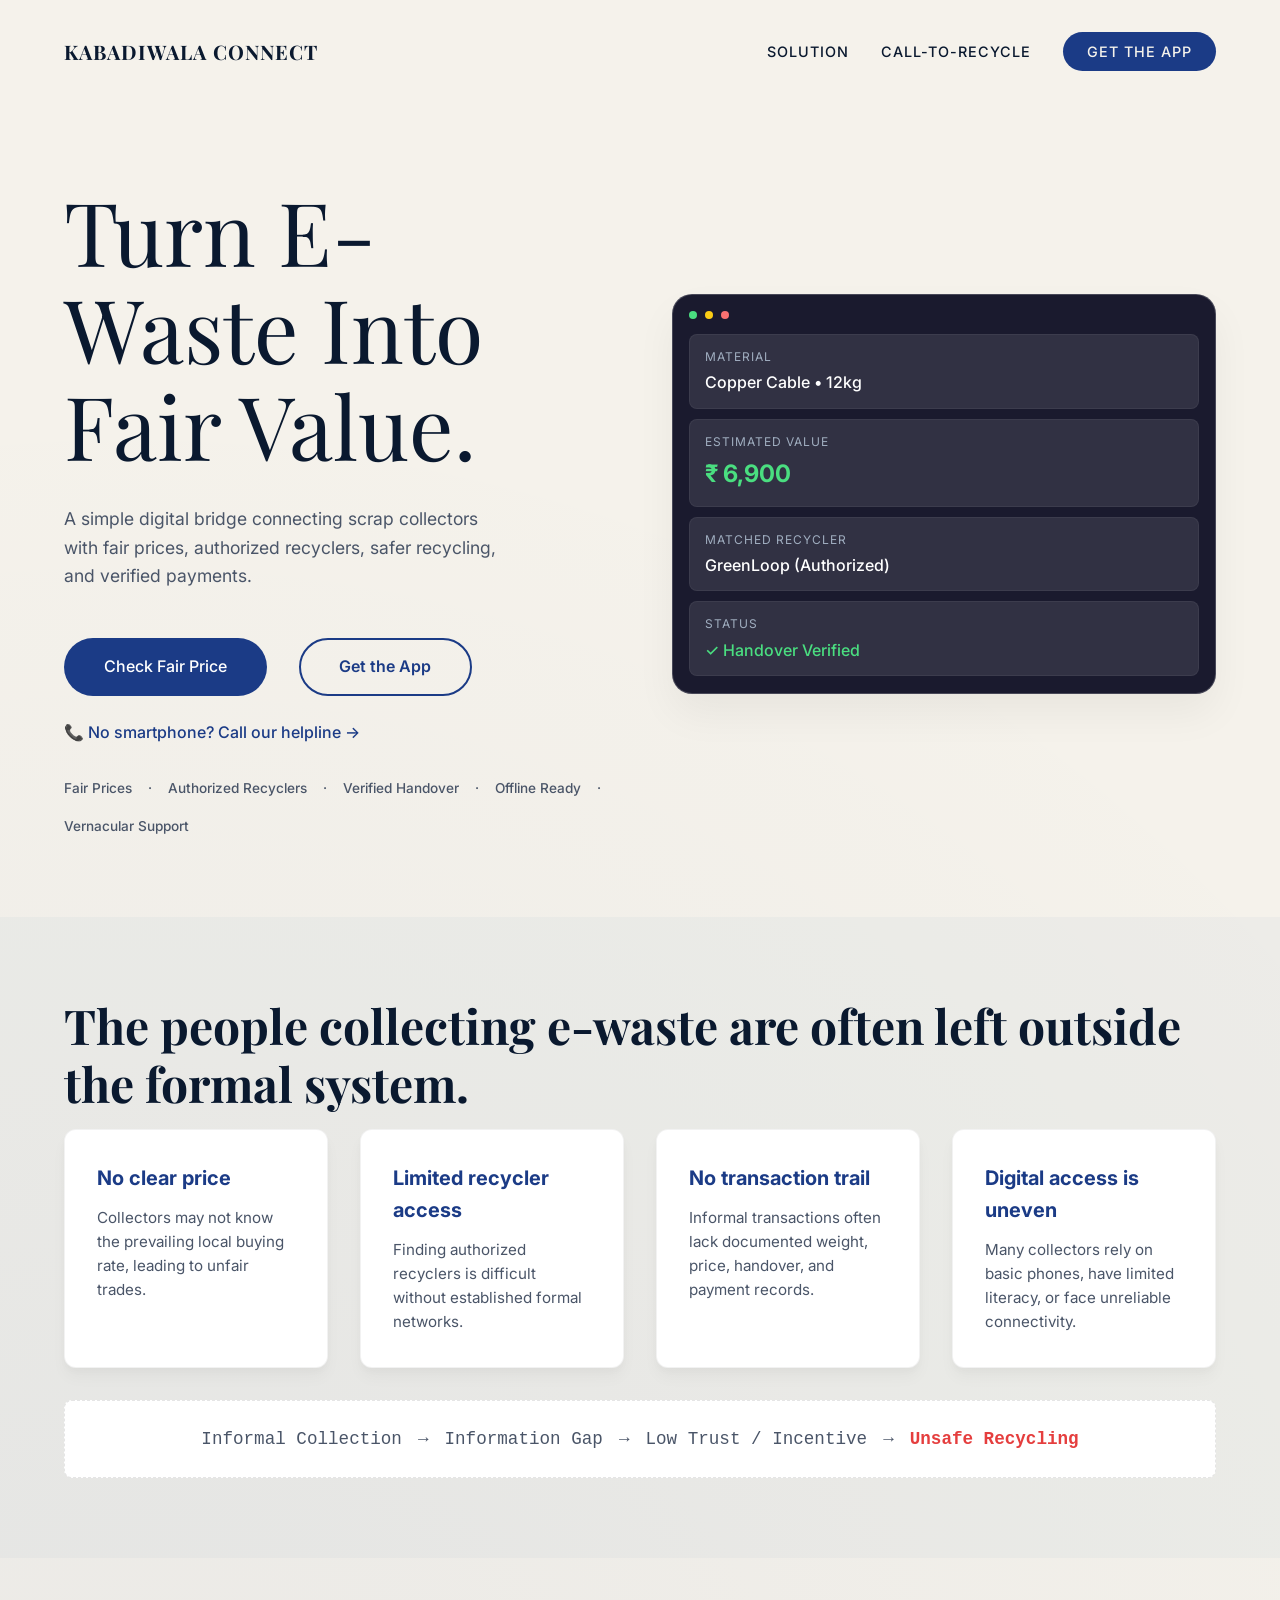
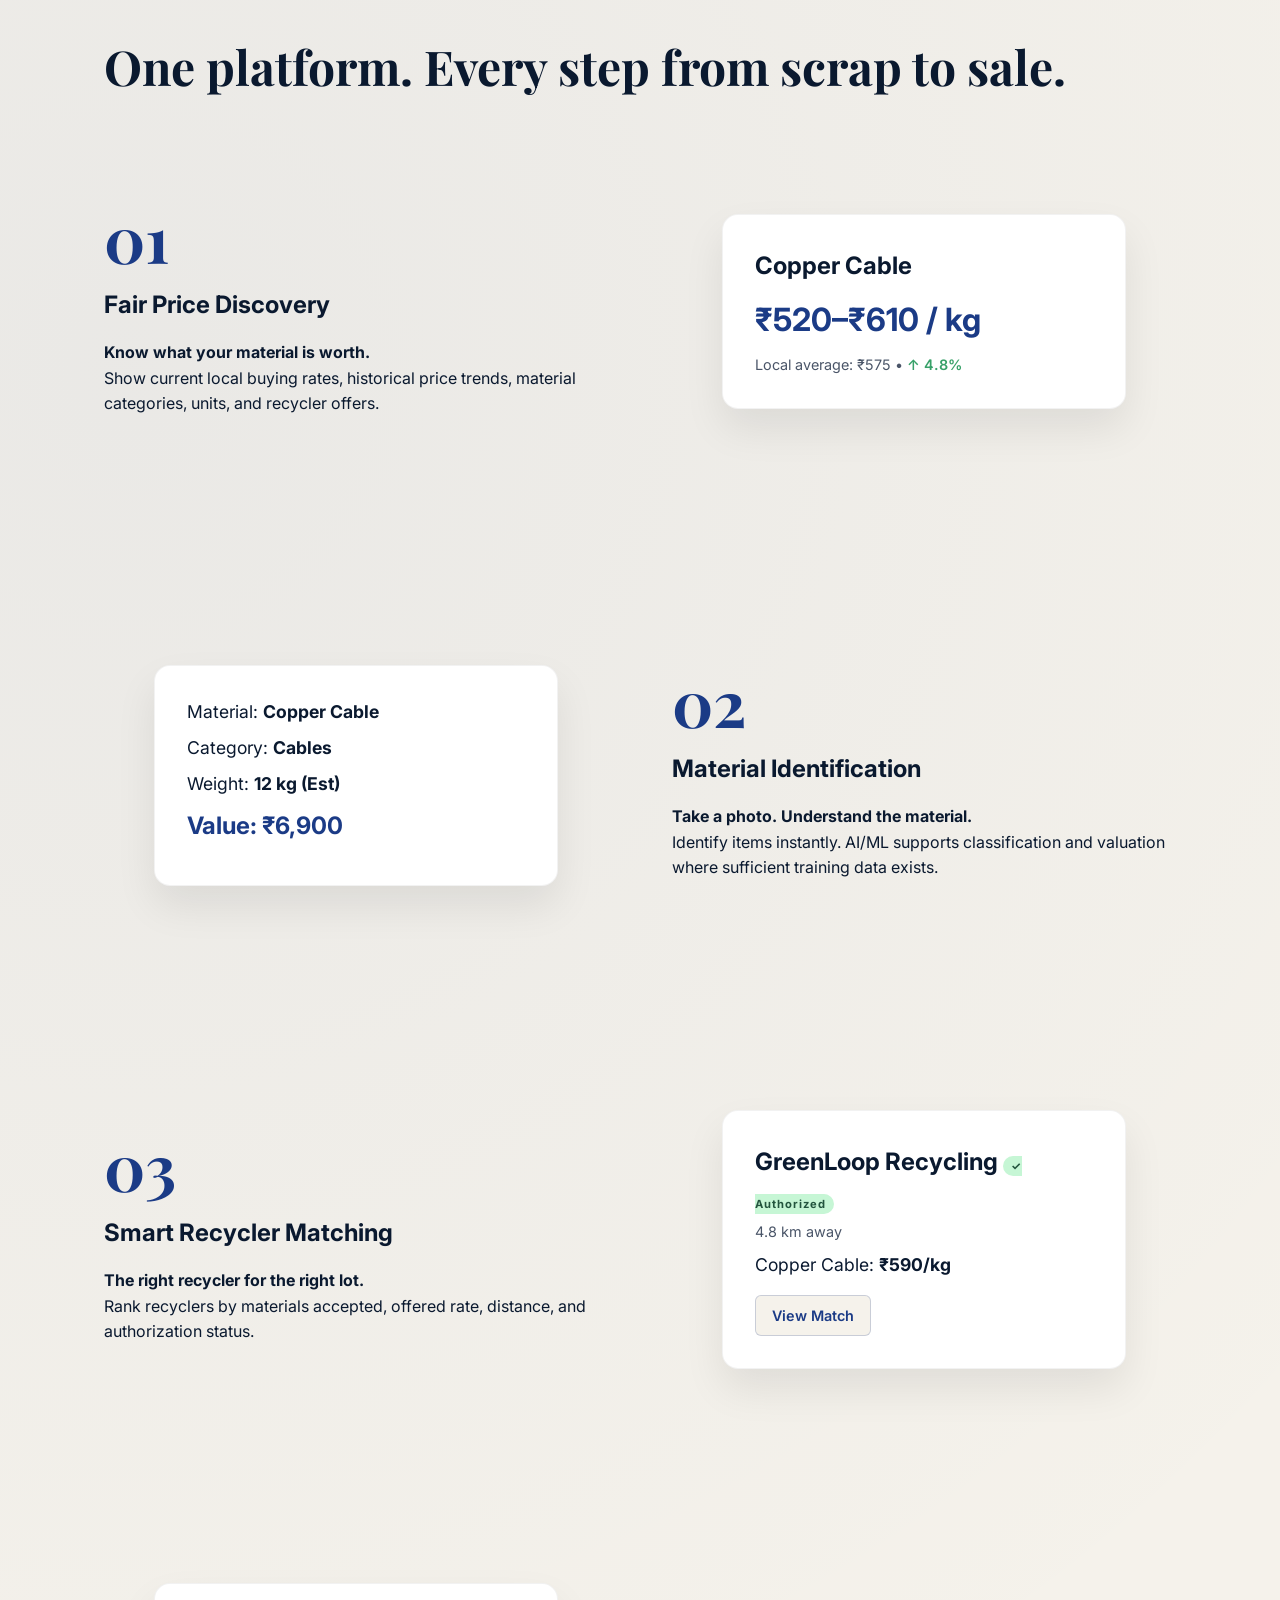
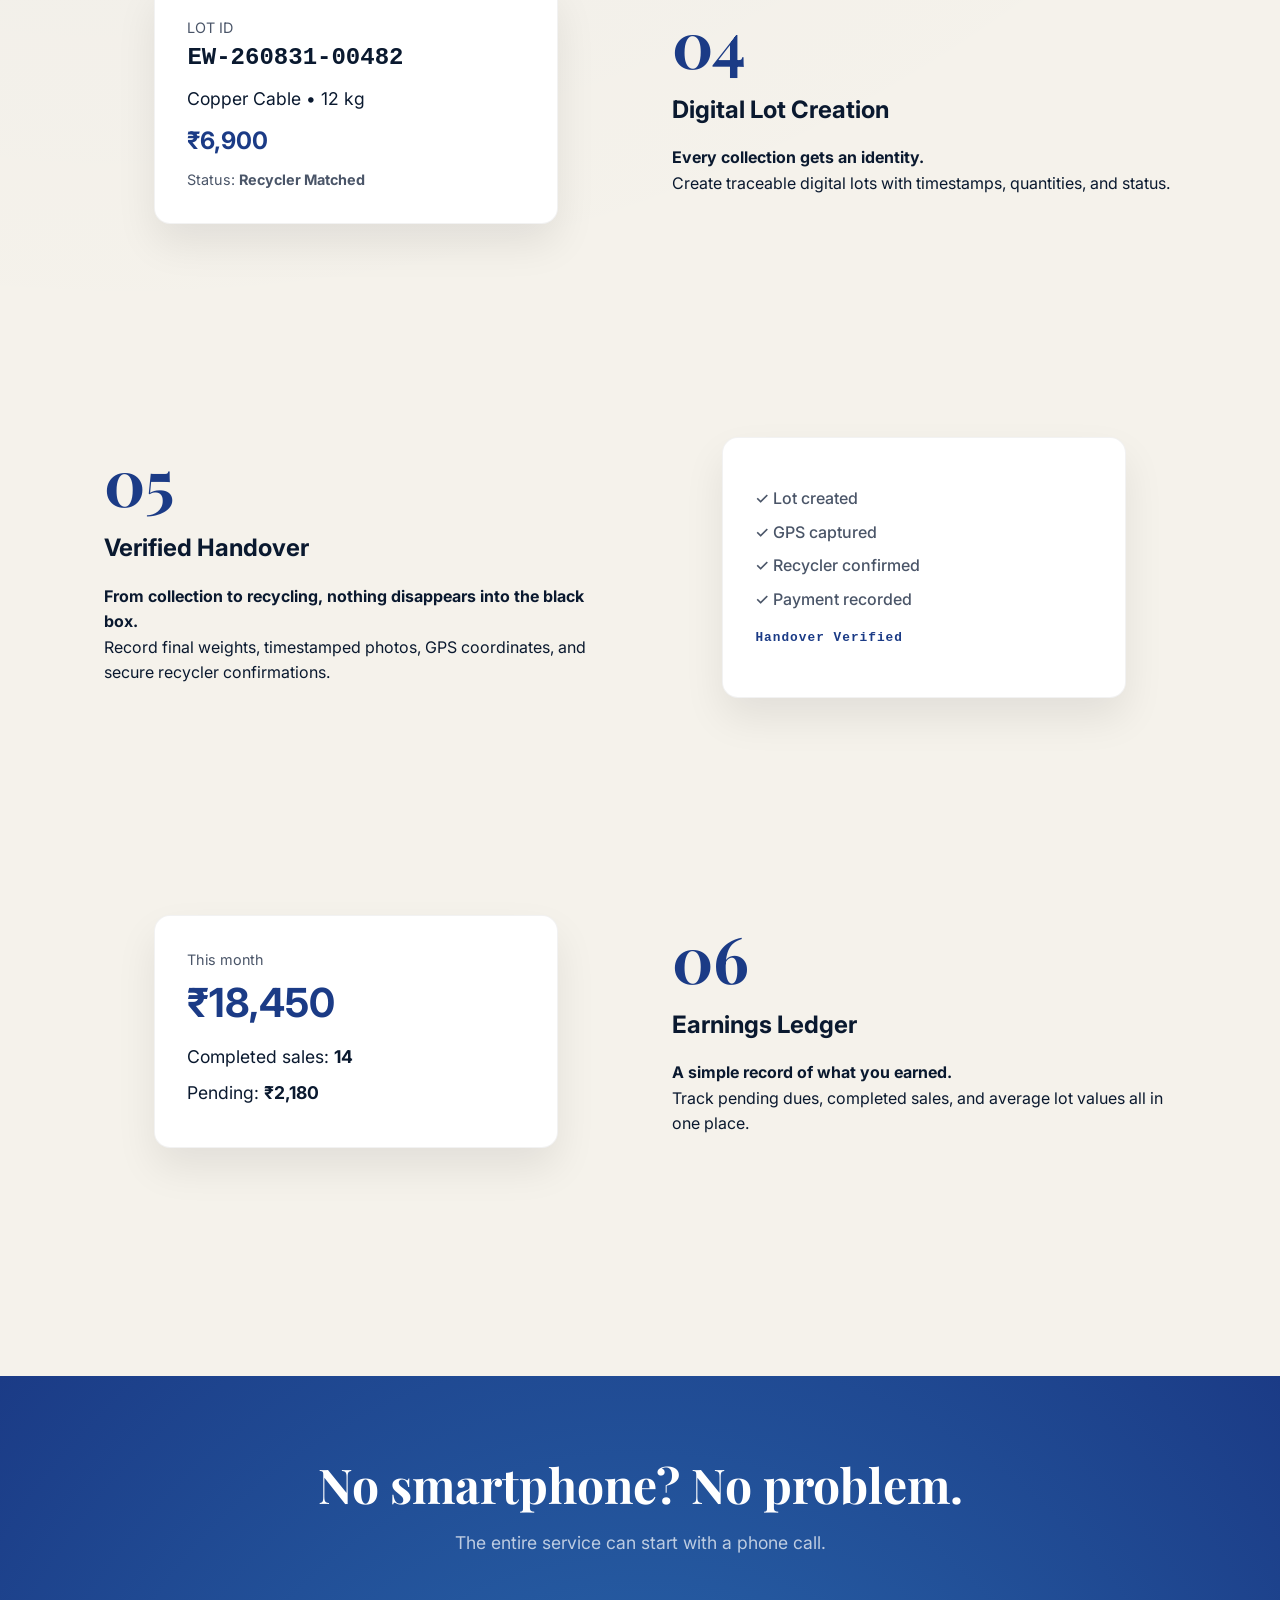
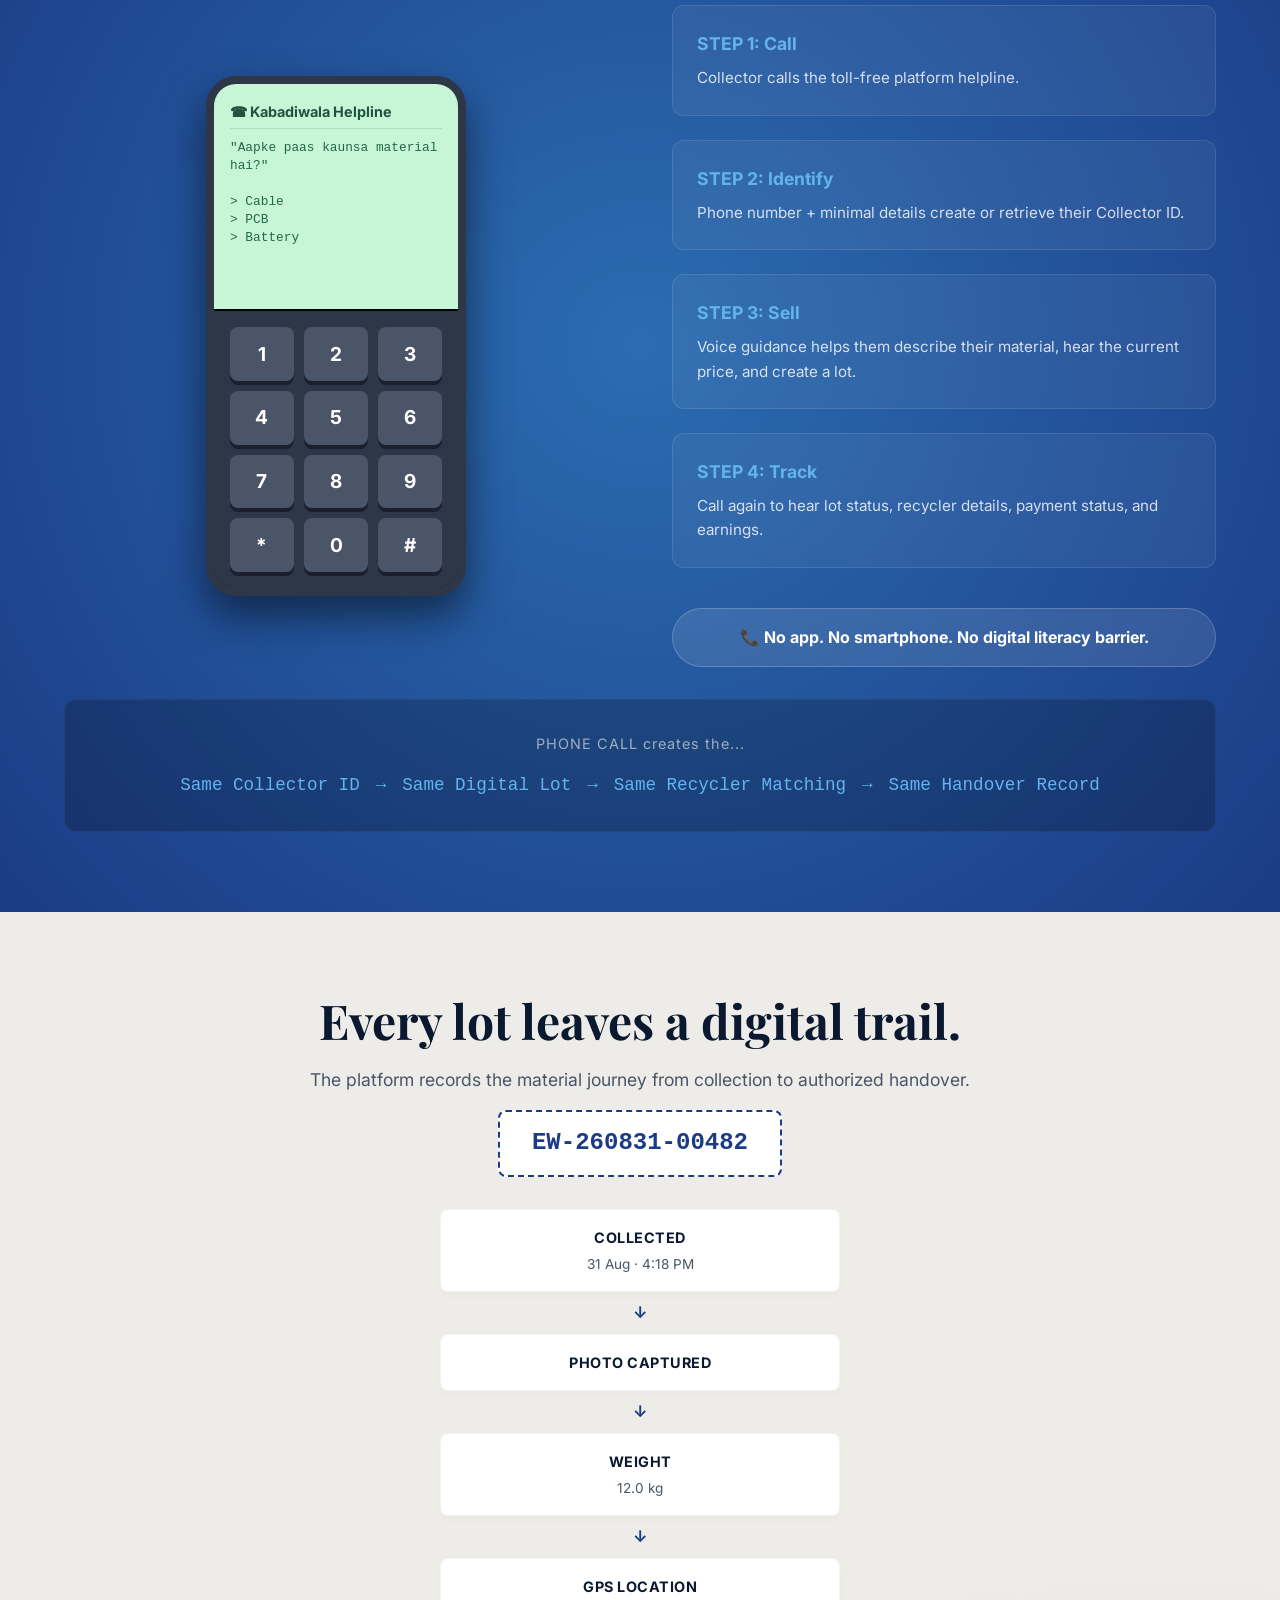
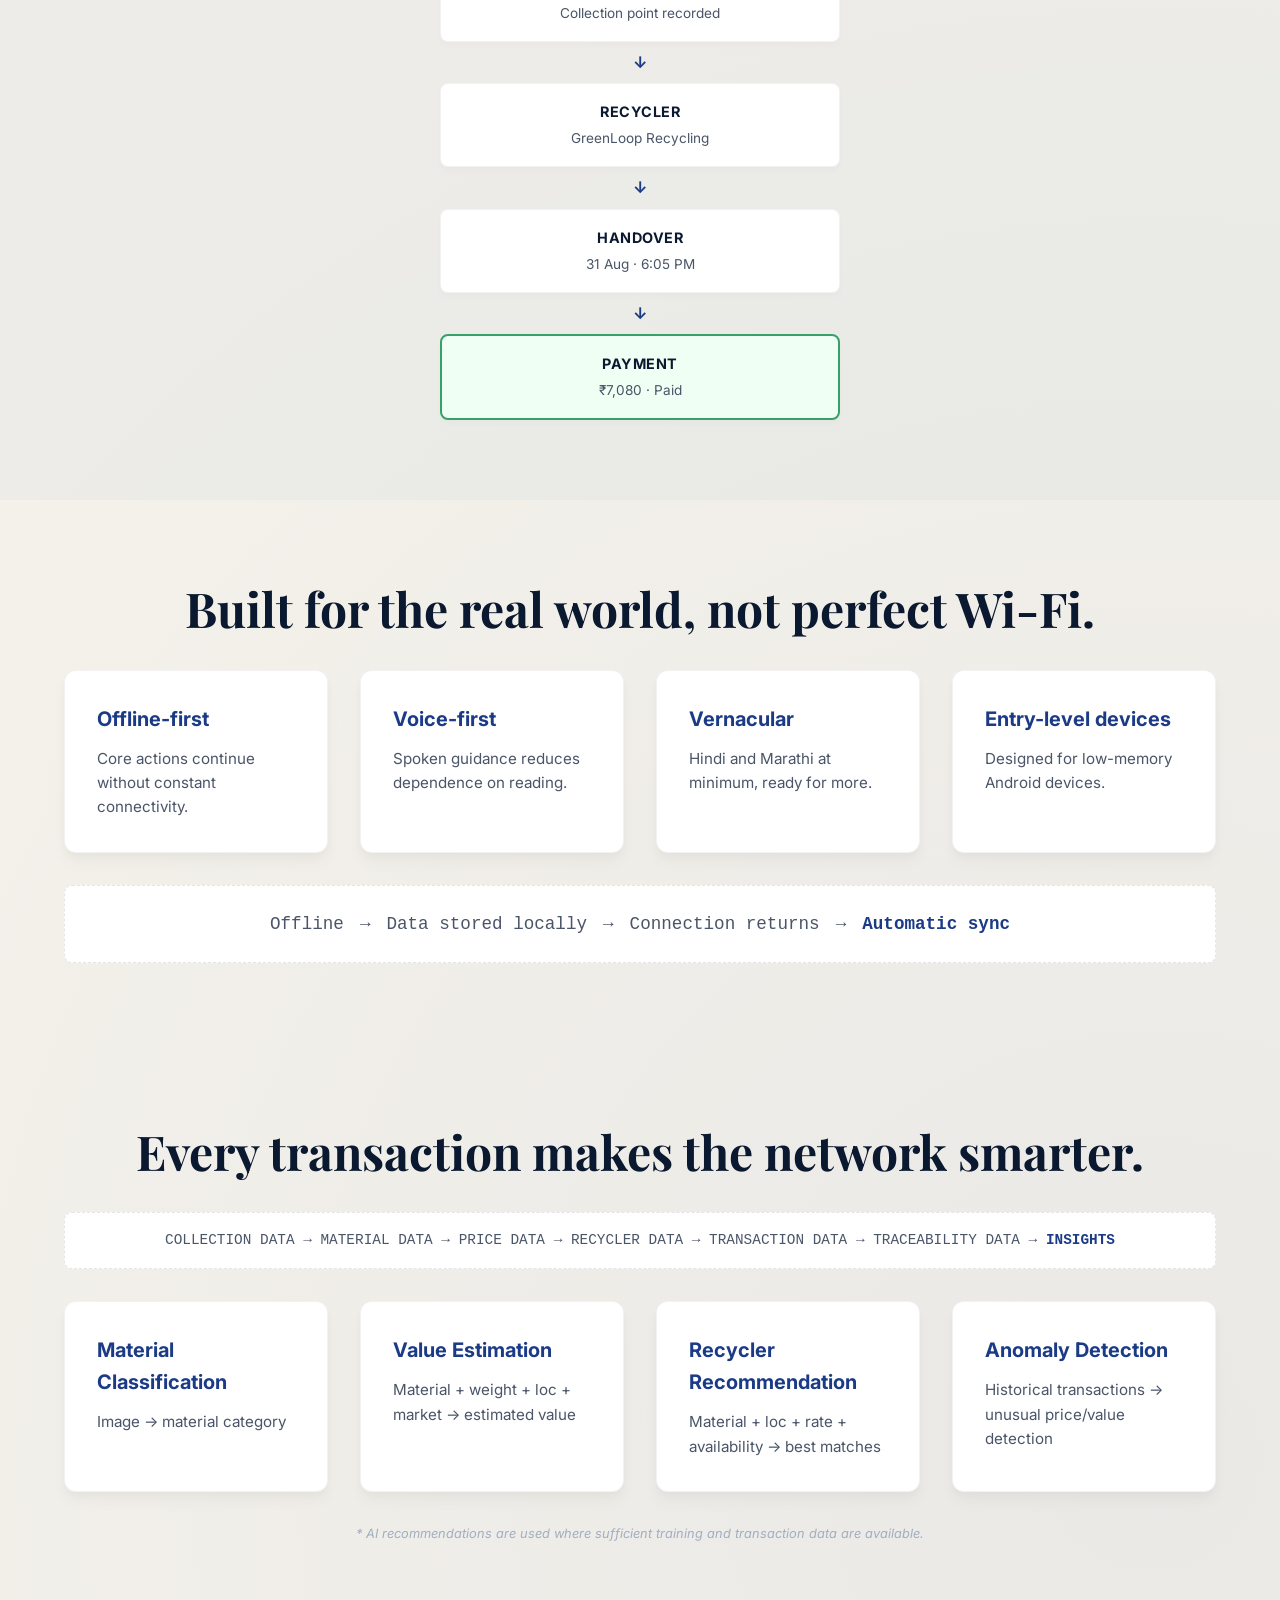
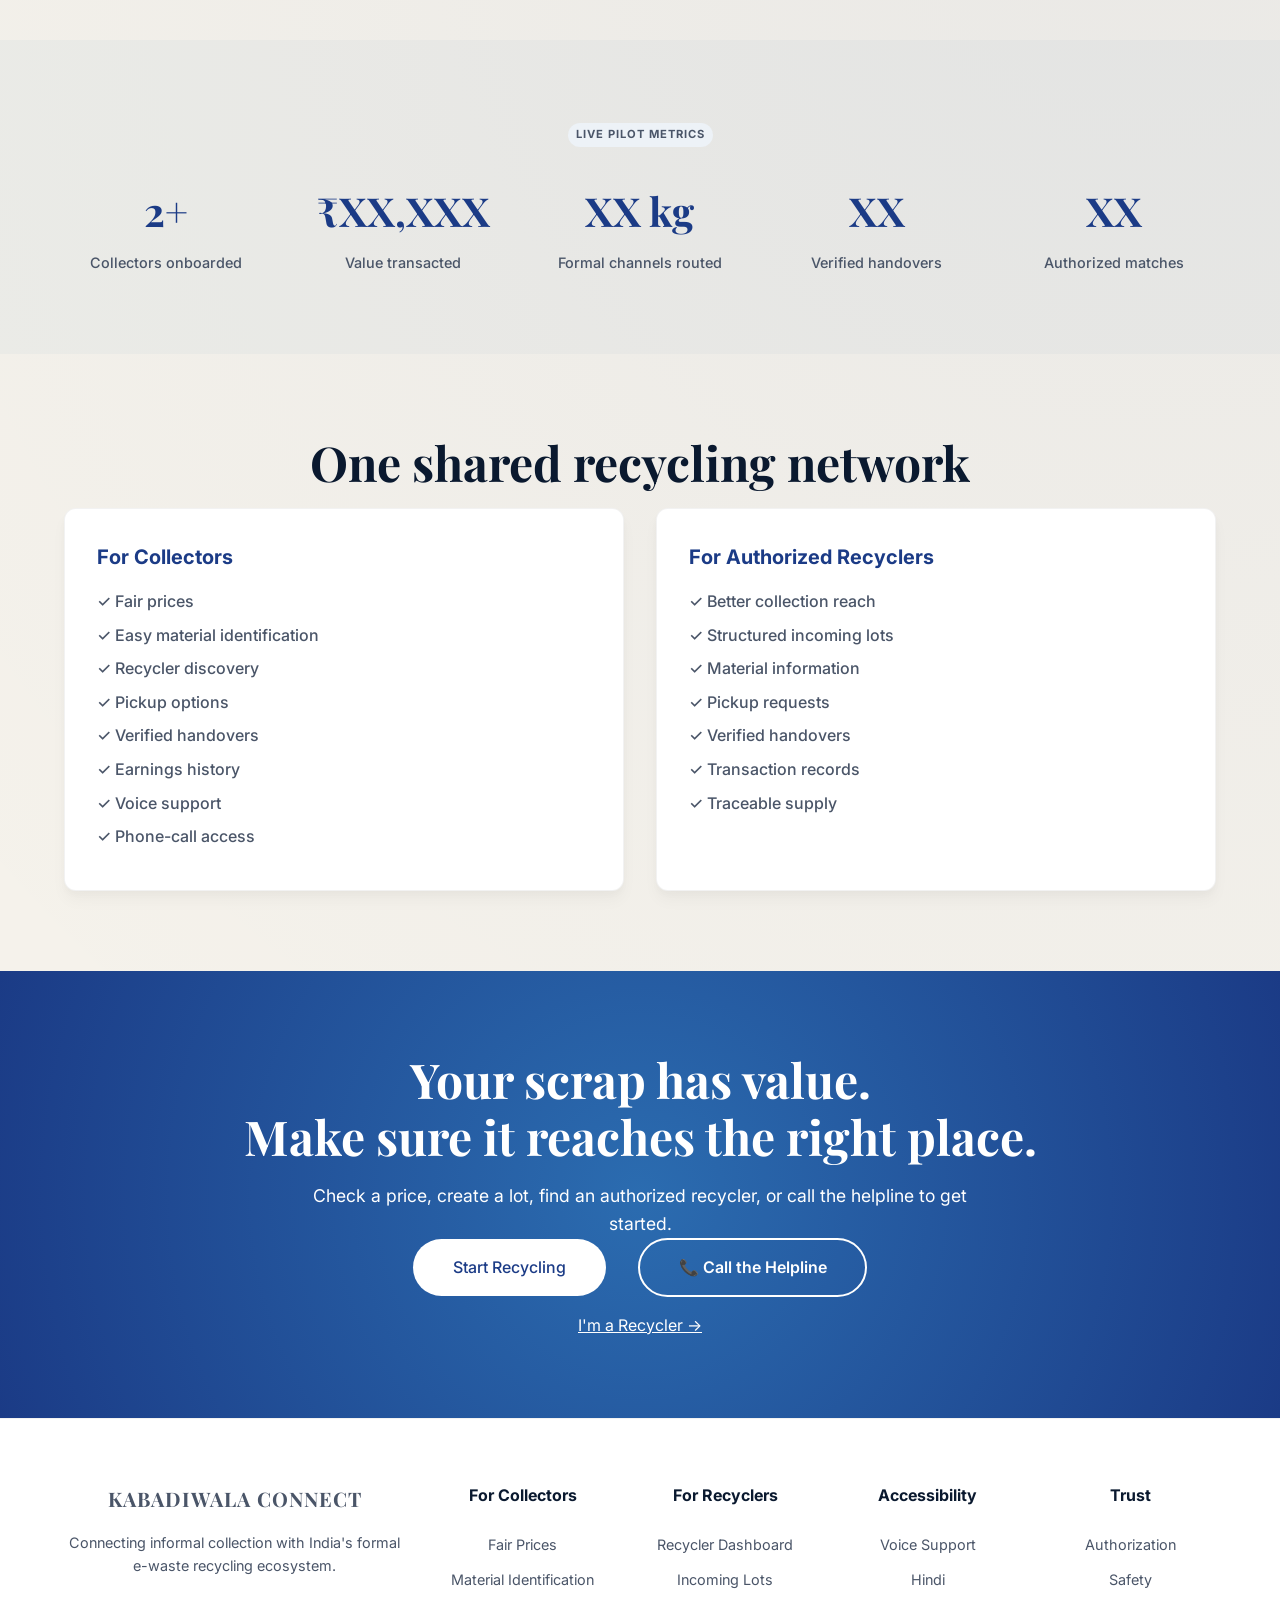
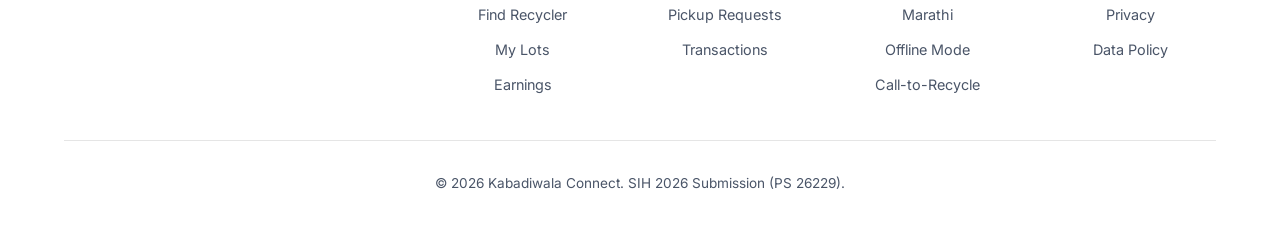
==== apps/web/index.html @ a252f5fb "Initial commit with everything" ====
<!DOCTYPE html>
<html lang="en">
<head>
    <meta charset="UTF-8">
    <meta name="viewport" content="width=device-width, initial-scale=1.0">
    <title>Kabadiwala Connect | Turn E-Waste Into Fair Value</title>
    <meta name="description" content="A digital infrastructure layer connecting informal collectors to the formal e-waste recycling ecosystem.">
    <link rel="preconnect" href="https://fonts.googleapis.com">
    <link rel="preconnect" href="https://fonts.gstatic.com" crossorigin>
    <link href="https://fonts.googleapis.com/css2?family=Inter:wght@400;500;600;700&family=Playfair+Display:ital,wght@0,400;0,700;1,400&display=swap" rel="stylesheet">
    <link rel="stylesheet" href="styles.css">
</head>
<body>
    <nav class="navbar scroller-element">
        <div class="logo">Kabadiwala Connect</div>
        <div class="nav-links">
            <a href="#solution">Solution</a>
            <a href="#call-to-recycle">Call-to-Recycle</a>
            <a href="kabadiwala.apk" class="nav-btn" download>Get the App</a>
        </div>
    </nav>

    <main>
        <!-- 1. HERO SECTION -->
        <section class="hero scroller-element">
            <div class="hero-content">
                <h1 class="hero-title">Turn E-Waste Into<br>Fair Value.</h1>
                <p class="hero-text">A simple digital bridge connecting scrap collectors with fair prices, authorized recyclers, safer recycling, and verified payments.</p>
                <div class="hero-actions">
                    <a href="#price-discovery" class="primary-btn">Check Fair Price</a>
                    <a href="kabadiwala.apk" class="secondary-btn" download>Get the App</a>
                </div>
                <div class="hero-subactions" style="margin-top: 1.5rem;">
                    <a href="#call-to-recycle" class="text-link" style="font-weight: 500; color: var(--accent);">📞 No smartphone? Call our helpline →</a>
                </div>
                <div class="trust-strip">
                    <span>Fair Prices</span> &middot; 
                    <span>Authorized Recyclers</span> &middot; 
                    <span>Verified Handover</span> &middot; 
                    <span>Offline Ready</span> &middot; 
                    <span>Vernacular Support</span>
                </div>
            </div>
            <div class="hero-visual">
                <div class="glass-card">
                    <div class="mock-hud">
                        <div class="hud-top" style="margin-bottom: 15px;">
                            <span class="hud-dot" style="background: #4ade80;"></span>
                            <span class="hud-dot" style="background: #facc15;"></span>
                            <span class="hud-dot" style="background: #f87171;"></span>
                        </div>
                        <div class="app-mock-flow">
                            <div class="mock-step">
                                <div class="mock-label">MATERIAL</div>
                                <div class="mock-val">Copper Cable &bull; 12kg</div>
                            </div>
                            <div class="mock-step">
                                <div class="mock-label">ESTIMATED VALUE</div>
                                <div class="mock-val highlight">₹ 6,900</div>
                            </div>
                            <div class="mock-step">
                                <div class="mock-label">MATCHED RECYCLER</div>
                                <div class="mock-val">GreenLoop (Authorized)</div>
                            </div>
                            <div class="mock-step">
                                <div class="mock-label">STATUS</div>
                                <div class="mock-val success">✓ Handover Verified</div>
                            </div>
                        </div>
                    </div>
                </div>
            </div>
        </section>

        <!-- 2. THE PROBLEM -->
        <section class="section problem-section bg-light" id="problem">
            <div class="container scroller-element">
                <h2 class="section-title">The people collecting e-waste are often left outside the formal system.</h2>
                <div class="grid grid-4">
                    <div class="card">
                        <h3>No clear price</h3>
                        <p>Collectors may not know the prevailing local buying rate, leading to unfair trades.</p>
                    </div>
                    <div class="card">
                        <h3>Limited recycler access</h3>
                        <p>Finding authorized recyclers is difficult without established formal networks.</p>
                    </div>
                    <div class="card">
                        <h3>No transaction trail</h3>
                        <p>Informal transactions often lack documented weight, price, handover, and payment records.</p>
                    </div>
                    <div class="card">
                        <h3>Digital access is uneven</h3>
                        <p>Many collectors rely on basic phones, have limited literacy, or face unreliable connectivity.</p>
                    </div>
                </div>
                <div class="flow-diagram mt-4">
                    <span>Informal Collection</span> &rarr; 
                    <span>Information Gap</span> &rarr; 
                    <span>Low Trust / Incentive</span> &rarr; 
                    <span style="color: #e53e3e; font-weight:bold;">Unsafe Recycling</span>
                </div>
            </div>
        </section>

        <!-- 3. THE SOLUTION -->
        <section class="section features" id="solution">
            <div class="container">
                <h2 class="section-title scroller-element">One platform. Every step from scrap to sale.</h2>
                
                <div class="feature-item scroller-element">
                    <div class="feature-text">
                        <h3 class="feature-num">01</h3>
                        <h4 class="feature-title">Fair Price Discovery</h4>
                        <p><strong>Know what your material is worth.</strong><br>Show current local buying rates, historical price trends, material categories, units, and recycler offers.</p>
                    </div>
                    <div class="feature-visual mock-ui">
                        <div class="mock-ui-card">
                            <div class="mu-title">Copper Cable</div>
                            <div class="mu-price">₹520–₹610 / kg</div>
                            <div class="mu-sub">Local average: ₹575 &bull; <span class="trend-up">↑ 4.8%</span></div>
                        </div>
                    </div>
                </div>

                <div class="feature-item reverse scroller-element">
                    <div class="feature-text">
                        <h3 class="feature-num">02</h3>
                        <h4 class="feature-title">Material Identification</h4>
                        <p><strong>Take a photo. Understand the material.</strong><br>Identify items instantly. AI/ML supports classification and valuation where sufficient training data exists.</p>
                    </div>
                    <div class="feature-visual mock-ui">
                        <div class="mock-ui-card">
                            <div class="mu-label">Material: <strong>Copper Cable</strong></div>
                            <div class="mu-label">Category: <strong>Cables</strong></div>
                            <div class="mu-label">Weight: <strong>12 kg (Est)</strong></div>
                            <div class="mu-label highlight mt-1">Value: <strong>₹6,900</strong></div>
                        </div>
                    </div>
                </div>

                <div class="feature-item scroller-element">
                    <div class="feature-text">
                        <h3 class="feature-num">03</h3>
                        <h4 class="feature-title">Smart Recycler Matching</h4>
                        <p><strong>The right recycler for the right lot.</strong><br>Rank recyclers by materials accepted, offered rate, distance, and authorization status.</p>
                    </div>
                    <div class="feature-visual mock-ui">
                        <div class="mock-ui-card">
                            <div class="mu-title">GreenLoop Recycling <span class="badge-sm success">✓ Authorized</span></div>
                            <div class="mu-sub">4.8 km away</div>
                            <div class="mu-label mt-1">Copper Cable: <strong>₹590/kg</strong></div>
                            <a href="#" class="btn-sm mt-1">View Match</a>
                        </div>
                    </div>
                </div>

                <div class="feature-item reverse scroller-element">
                    <div class="feature-text">
                        <h3 class="feature-num">04</h3>
                        <h4 class="feature-title">Digital Lot Creation</h4>
                        <p><strong>Every collection gets an identity.</strong><br>Create traceable digital lots with timestamps, quantities, and status.</p>
                    </div>
                    <div class="feature-visual mock-ui">
                        <div class="mock-ui-card">
                            <div class="mu-sub">LOT ID</div>
                            <div class="mu-title" style="font-family:monospace;">EW-260831-00482</div>
                            <div class="mu-label mt-1">Copper Cable &bull; 12 kg</div>
                            <div class="mu-label highlight">₹6,900</div>
                            <div class="mu-sub mt-1">Status: <strong>Recycler Matched</strong></div>
                        </div>
                    </div>
                </div>

                <div class="feature-item scroller-element">
                    <div class="feature-text">
                        <h3 class="feature-num">05</h3>
                        <h4 class="feature-title">Verified Handover</h4>
                        <p><strong>From collection to recycling, nothing disappears into the black box.</strong><br>Record final weights, timestamped photos, GPS coordinates, and secure recycler confirmations.</p>
                    </div>
                    <div class="feature-visual mock-ui">
                        <div class="mock-ui-card">
                            <ul class="checklist">
                                <li>✓ Lot created</li>
                                <li>✓ GPS captured</li>
                                <li>✓ Recycler confirmed</li>
                                <li>✓ Payment recorded</li>
                            </ul>
                            <div class="badge success mt-1" style="display:inline-block">Handover Verified</div>
                        </div>
                    </div>
                </div>

                <div class="feature-item reverse scroller-element">
                    <div class="feature-text">
                        <h3 class="feature-num">06</h3>
                        <h4 class="feature-title">Earnings Ledger</h4>
                        <p><strong>A simple record of what you earned.</strong><br>Track pending dues, completed sales, and average lot values all in one place.</p>
                    </div>
                    <div class="feature-visual mock-ui">
                        <div class="mock-ui-card">
                            <div class="mu-sub">This month</div>
                            <div class="mu-title" style="font-size:2.5rem; color:var(--accent);">₹18,450</div>
                            <div class="mu-label mt-1">Completed sales: <strong>14</strong></div>
                            <div class="mu-label">Pending: <strong>₹2,180</strong></div>
                        </div>
                    </div>
                </div>
            </div>
        </section>

        <!-- 4. FEATURE PHONE / CALL-TO-RECYCLE -->
        <section class="section dark-section" id="call-to-recycle" style="background: radial-gradient(circle at center, #2b6cb0 0%, var(--accent) 100%);">
            <div class="container scroller-element">
                <div class="center-text mb-4">
                    <h2 class="section-title text-white">No smartphone? No problem.</h2>
                    <p class="section-subtitle">The entire service can start with a phone call.</p>
                </div>
                
                <div class="phone-layout">
                    <div class="phone-visual">
                        <div class="feature-phone">
                            <div class="fp-screen">
                                <div class="fp-caller">☎ Kabadiwala Helpline</div>
                                <div class="fp-transcript">
                                    "Aapke paas kaunsa material hai?"<br><br>
                                    > Cable<br>
                                    > PCB<br>
                                    > Battery
                                </div>
                            </div>
                            <div class="fp-keypad">
                                <div class="fp-row"><div class="fp-key">1</div><div class="fp-key">2</div><div class="fp-key">3</div></div>
                                <div class="fp-row"><div class="fp-key">4</div><div class="fp-key">5</div><div class="fp-key">6</div></div>
                                <div class="fp-row"><div class="fp-key">7</div><div class="fp-key">8</div><div class="fp-key">9</div></div>
                                <div class="fp-row"><div class="fp-key">*</div><div class="fp-key">0</div><div class="fp-key">#</div></div>
                            </div>
                        </div>
                    </div>
                    <div class="phone-steps">
                        <div class="step-card">
                            <h4>STEP 1: Call</h4>
                            <p>Collector calls the toll-free platform helpline.</p>
                        </div>
                        <div class="step-card">
                            <h4>STEP 2: Identify</h4>
                            <p>Phone number + minimal details create or retrieve their Collector ID.</p>
                        </div>
                        <div class="step-card">
                            <h4>STEP 3: Sell</h4>
                            <p>Voice guidance helps them describe their material, hear the current price, and create a lot.</p>
                        </div>
                        <div class="step-card">
                            <h4>STEP 4: Track</h4>
                            <p>Call again to hear lot status, recycler details, payment status, and earnings.</p>
                        </div>
                        <div class="mt-2">
                            <div class="badge-large text-center w-100">📞 No app. No smartphone. No digital literacy barrier.</div>
                        </div>
                    </div>
                </div>

                <div class="phone-pipeline mt-4">
                    <div class="pp-header">PHONE CALL creates the...</div>
                    <div class="pp-flow">
                        <span>Same Collector ID</span> &rarr;
                        <span>Same Digital Lot</span> &rarr;
                        <span>Same Recycler Matching</span> &rarr;
                        <span>Same Handover Record</span>
                    </div>
                </div>
            </div>
        </section>

        <!-- 8. TRACEABILITY SECTION -->
        <section class="section bg-light" id="traceability">
            <div class="container scroller-element center-text">
                <h2 class="section-title">Every lot leaves a digital trail.</h2>
                <p class="section-subtitle">The platform records the material journey from collection to authorized handover.</p>
                <div class="lot-id-display mt-2 mb-4">EW-260831-00482</div>
                
                <div class="timeline-visual">
                    <div class="t-node">
                        <div class="t-title">COLLECTED</div>
                        <div class="t-desc">31 Aug · 4:18 PM</div>
                    </div>
                    <div class="t-arrow">↓</div>
                    <div class="t-node">
                        <div class="t-title">PHOTO CAPTURED</div>
                    </div>
                    <div class="t-arrow">↓</div>
                    <div class="t-node">
                        <div class="t-title">WEIGHT</div>
                        <div class="t-desc">12.0 kg</div>
                    </div>
                    <div class="t-arrow">↓</div>
                    <div class="t-node">
                        <div class="t-title">GPS LOCATION</div>
                        <div class="t-desc">Collection point recorded</div>
                    </div>
                    <div class="t-arrow">↓</div>
                    <div class="t-node">
                        <div class="t-title">RECYCLER</div>
                        <div class="t-desc">GreenLoop Recycling</div>
                    </div>
                    <div class="t-arrow">↓</div>
                    <div class="t-node">
                        <div class="t-title">HANDOVER</div>
                        <div class="t-desc">31 Aug · 6:05 PM</div>
                    </div>
                    <div class="t-arrow">↓</div>
                    <div class="t-node highlight">
                        <div class="t-title">PAYMENT</div>
                        <div class="t-desc">₹7,080 · Paid</div>
                    </div>
                </div>
            </div>
        </section>

        <!-- 9. OFFLINE + LOW-LITERACY DESIGN -->
        <section class="section" id="accessibility">
            <div class="container scroller-element">
                <h2 class="section-title center-text">Built for the real world, not perfect Wi-Fi.</h2>
                <div class="grid grid-4 mt-4">
                    <div class="card">
                        <h3>Offline-first</h3>
                        <p>Core actions continue without constant connectivity.</p>
                    </div>
                    <div class="card">
                        <h3>Voice-first</h3>
                        <p>Spoken guidance reduces dependence on reading.</p>
                    </div>
                    <div class="card">
                        <h3>Vernacular</h3>
                        <p>Hindi and Marathi at minimum, ready for more.</p>
                    </div>
                    <div class="card">
                        <h3>Entry-level devices</h3>
                        <p>Designed for low-memory Android devices.</p>
                    </div>
                </div>
                <div class="flow-diagram mt-4">
                    <span>Offline</span> &rarr; 
                    <span>Data stored locally</span> &rarr; 
                    <span>Connection returns</span> &rarr; 
                    <span style="color:var(--accent); font-weight:bold;">Automatic sync</span>
                </div>
            </div>
        </section>

        <!-- 11. DATA + AI SECTION -->
        <section class="section" id="ai">
            <div class="container scroller-element">
                <h2 class="section-title center-text">Every transaction makes the network smarter.</h2>
                <div class="data-pipeline mt-4 mb-4">
                    COLLECTION DATA &rarr; MATERIAL DATA &rarr; PRICE DATA &rarr; RECYCLER DATA &rarr; TRANSACTION DATA &rarr; TRACEABILITY DATA &rarr; <strong style="color:var(--accent)">INSIGHTS</strong>
                </div>
                <div class="grid grid-4">
                    <div class="card">
                        <h3>Material Classification</h3>
                        <p>Image &rarr; material category</p>
                    </div>
                    <div class="card">
                        <h3>Value Estimation</h3>
                        <p>Material + weight + loc + market &rarr; estimated value</p>
                    </div>
                    <div class="card">
                        <h3>Recycler Recommendation</h3>
                        <p>Material + loc + rate + availability &rarr; best matches</p>
                    </div>
                    <div class="card">
                        <h3>Anomaly Detection</h3>
                        <p>Historical transactions &rarr; unusual price/value detection</p>
                    </div>
                </div>
                <div class="demo-notice mt-2 center-text">* AI recommendations are used where sufficient training and transaction data are available.</div>
            </div>
        </section>

        <!-- 12. IMPACT DASHBOARD -->
        <section class="section bg-light" id="impact">
            <div class="container scroller-element center-text">
                <div class="badge-sm mb-2" style="display:inline-block">LIVE PILOT METRICS</div>
                <div class="grid grid-5 mt-2">
                    <div class="impact-metric">
                        <div class="im-val">2+</div>
                        <div class="im-lbl">Collectors onboarded</div>
                    </div>
                    <div class="impact-metric">
                        <div class="im-val">₹XX,XXX</div>
                        <div class="im-lbl">Value transacted</div>
                    </div>
                    <div class="impact-metric">
                        <div class="im-val">XX kg</div>
                        <div class="im-lbl">Formal channels routed</div>
                    </div>
                    <div class="impact-metric">
                        <div class="im-val">XX</div>
                        <div class="im-lbl">Verified handovers</div>
                    </div>
                    <div class="impact-metric">
                        <div class="im-val">XX</div>
                        <div class="im-lbl">Authorized matches</div>
                    </div>
                </div>
            </div>
        </section>

        <!-- 13. ECOSYSTEM -->
        <section class="section" id="ecosystem">
            <div class="container scroller-element">
                <h2 class="section-title center-text mb-4">One shared recycling network</h2>
                <div class="grid grid-2">
                    <div class="card ecosystem-card">
                        <h3 class="text-accent mb-2">For Collectors</h3>
                        <ul class="checklist">
                            <li>✓ Fair prices</li>
                            <li>✓ Easy material identification</li>
                            <li>✓ Recycler discovery</li>
                            <li>✓ Pickup options</li>
                            <li>✓ Verified handovers</li>
                            <li>✓ Earnings history</li>
                            <li>✓ Voice support</li>
                            <li>✓ Phone-call access</li>
                        </ul>
                    </div>
                    <div class="card ecosystem-card">
                        <h3 class="text-accent mb-2">For Authorized Recyclers</h3>
                        <ul class="checklist">
                            <li>✓ Better collection reach</li>
                            <li>✓ Structured incoming lots</li>
                            <li>✓ Material information</li>
                            <li>✓ Pickup requests</li>
                            <li>✓ Verified handovers</li>
                            <li>✓ Transaction records</li>
                            <li>✓ Traceable supply</li>
                        </ul>
                    </div>
                </div>
            </div>
        </section>

        <!-- 14. FINAL CTA -->
        <section class="section hero-cta text-white center-text" style="background: radial-gradient(circle at center, #2b6cb0 0%, var(--accent) 100%);">
            <div class="container scroller-element">
                <h2 class="section-title text-white">Your scrap has value.<br>Make sure it reaches the right place.</h2>
                <p class="section-subtitle text-white mb-4">Check a price, create a lot, find an authorized recycler, or call the helpline to get started.</p>
                <div class="hero-actions" style="justify-content: center;">
                    <a href="kabadiwala.apk" class="primary-btn" style="background:#fff; color:var(--accent);">Start Recycling</a>
                    <a href="#call-to-recycle" class="secondary-btn" style="border-color:#fff; color:#fff;">📞 Call the Helpline</a>
                </div>
                <div class="mt-2">
                    <a href="#" class="text-link text-white" style="text-decoration:underline;">I'm a Recycler →</a>
                </div>
            </div>
        </section>
    </main>

    <!-- 15. FOOTER -->
    <footer class="footer">
        <div class="container">
            <div class="footer-grid">
                <div class="footer-col brand">
                    <div class="logo">Kabadiwala Connect</div>
                    <p style="margin-top:1rem; font-size:0.9rem; color:var(--text-secondary);">Connecting informal collection with India's formal e-waste recycling ecosystem.</p>
                </div>
                <div class="footer-col">
                    <h4>For Collectors</h4>
                    <a href="#">Fair Prices</a>
                    <a href="#">Material Identification</a>
                    <a href="#">Find Recycler</a>
                    <a href="#">My Lots</a>
                    <a href="#">Earnings</a>
                </div>
                <div class="footer-col">
                    <h4>For Recyclers</h4>
                    <a href="#">Recycler Dashboard</a>
                    <a href="#">Incoming Lots</a>
                    <a href="#">Pickup Requests</a>
                    <a href="#">Transactions</a>
                </div>
                <div class="footer-col">
                    <h4>Accessibility</h4>
                    <a href="#">Voice Support</a>
                    <a href="#">Hindi</a>
                    <a href="#">Marathi</a>
                    <a href="#">Offline Mode</a>
                    <a href="#">Call-to-Recycle</a>
                </div>
                <div class="footer-col">
                    <h4>Trust</h4>
                    <a href="#">Authorization</a>
                    <a href="#">Safety</a>
                    <a href="#">Privacy</a>
                    <a href="#">Data Policy</a>
                </div>
            </div>
            <div class="footer-bottom mt-4">
                <p>&copy; 2026 Kabadiwala Connect. SIH 2026 Submission (PS 26229).</p>
            </div>
        </div>
    </footer>
</body>
</html>
---- apps/web/styles.css ----
:root {
    --bg-color: #F5F2EB; /* Soft Cream */
    --text-primary: #0A192F; /* Deep Navy */
    --accent: #1B3B86; /* Royal Blue */
    --text-secondary: #4A5568;
    
    --font-heading: 'Playfair Display', serif;
    --font-body: 'Inter', sans-serif;
}

* {
    margin: 0;
    padding: 0;
    box-sizing: border-box;
}

body {
    background-color: var(--bg-color);
    color: var(--text-primary);
    font-family: var(--font-body);
    line-height: 1.6;
    overflow-x: hidden;
    /* Soft wave background effect using CSS radial gradients */
    background-image: radial-gradient(circle at 10% 20%, rgba(27, 59, 134, 0.05) 0%, transparent 20%),
                      radial-gradient(circle at 90% 80%, rgba(27, 59, 134, 0.05) 0%, transparent 20%);
}

/* Animations */
@supports ((animation-timeline: view()) and (animation-range: entry)) {
    @keyframes fade-in-up {
        from {
            opacity: 0;
            transform: translateY(50px);
        }
        to {
            opacity: 1;
            transform: translateY(0);
        }
    }

    .scroller-element {
        animation: fade-in-up auto ease-out backwards;
        animation-timeline: view(block);
        animation-range: entry 10% cover 30%;
    }
}

/* Fallback for no scroll animations */
@media (prefers-reduced-motion: reduce) {
    .scroller-element {
        animation: none !important;
    }
}

/* Navigation */
.navbar {
    display: flex;
    justify-content: space-between;
    align-items: center;
    padding: 2rem 5%;
    max-width: 1400px;
    margin: 0 auto;
}

.logo {
    font-family: var(--font-heading);
    font-weight: 700;
    font-size: 1.25rem;
    letter-spacing: 1px;
    text-transform: uppercase;
}

.nav-links {
    display: flex;
    gap: 2rem;
    align-items: center;
}

.nav-links a {
    text-decoration: none;
    color: var(--text-primary);
    font-weight: 500;
    font-size: 0.9rem;
    text-transform: uppercase;
    letter-spacing: 1px;
}

.nav-btn {
    background-color: var(--accent);
    color: var(--bg-color) !important;
    padding: 0.5rem 1.5rem;
    border-radius: 20px;
    transition: transform 0.2s ease;
}

.nav-btn:hover {
    transform: translateY(-2px);
}

/* Hero Section */
.hero {
    display: flex;
    align-items: center;
    justify-content: space-between;
    padding: 5rem 5%;
    max-width: 1400px;
    margin: 0 auto;
    min-height: 80vh;
    gap: 4rem;
}

.hero-content {
    flex: 1;
    max-width: 600px;
}

.hero-subtitle {
    font-family: var(--font-heading);
    font-size: 4rem;
    color: var(--text-primary);
    margin-bottom: -1rem;
    line-height: 1;
}

.hero-title {
    font-family: var(--font-heading);
    font-size: 5.5rem;
    font-weight: 400;
    line-height: 1.1;
    margin-bottom: 2rem;
}

.hero-text {
    font-size: 1.1rem;
    color: var(--text-secondary);
    margin-bottom: 3rem;
    max-width: 450px;
}

.hero-actions {
    display: flex;
    align-items: center;
    gap: 2rem;
}

.primary-btn {
    display: inline-block;
    background-color: var(--accent);
    color: #fff;
    text-decoration: none;
    padding: 1rem 2.5rem;
    border-radius: 30px;
    font-weight: 500;
    transition: background-color 0.3s;
}

.primary-btn:hover {
    background-color: var(--text-primary);
}

.version-text {
    font-family: monospace;
    font-size: 0.9rem;
    color: var(--text-secondary);
}

/* Visuals */
.hero-visual {
    flex: 1;
    position: relative;
    display: flex;
    flex-direction: column;
    align-items: center;
}

.glass-card {
    background: rgba(255, 255, 255, 0.1);
    backdrop-filter: blur(20px);
    -webkit-backdrop-filter: blur(20px);
    border: 1px solid rgba(255, 255, 255, 0.2);
    border-radius: 20px;
    width: 100%;
    height: 400px;
    margin-bottom: 2rem;
    box-shadow: 0 20px 40px rgba(0, 0, 0, 0.05);
    background-color: #1a1a2e;
    position: relative;
    overflow: hidden;
}

.mock-hud {
    padding: 1rem;
    height: 100%;
    display: flex;
    flex-direction: column;
}

.hud-top {
    display: flex;
    gap: 8px;
}

.hud-dot {
    width: 8px;
    height: 8px;
    border-radius: 50%;
    background: rgba(255,255,255,0.2);
}

.hud-body {
    flex: 1;
    position: relative;
    display: flex;
    align-items: center;
    justify-content: center;
}

.hud-reticle {
    position: absolute;
    width: 200px;
    height: 150px;
    border: 1px solid rgba(100, 150, 255, 0.3);
}

.hud-reticle::before, .hud-reticle::after {
    content: '';
    position: absolute;
    width: 20px;
    height: 20px;
    border: 2px solid #6496ff;
}

.hud-reticle::before { top: -2px; left: -2px; border-right: none; border-bottom: none; }
.hud-reticle.br::before { display: none; }
.hud-reticle.br::after { bottom: -2px; right: -2px; border-top: none; border-left: none; }

.hud-scanline {
    position: absolute;
    width: 100%;
    height: 2px;
    background: rgba(100, 150, 255, 0.5);
    box-shadow: 0 0 10px rgba(100, 150, 255, 0.8);
    top: 50%;
    animation: scan 2s linear infinite;
}

@keyframes scan {
    0% { top: 0; opacity: 0; }
    10% { opacity: 1; }
    90% { opacity: 1; }
    100% { top: 100%; opacity: 0; }
}

.visual-info {
    background: #EAE6DB;
    padding: 2rem;
    border-radius: 12px;
    width: 90%;
}

.badge {
    font-family: monospace;
    font-size: 0.8rem;
    color: var(--accent);
    font-weight: bold;
    margin-bottom: 1rem;
    letter-spacing: 1px;
}

.visual-info p {
    font-size: 0.95rem;
    color: var(--text-secondary);
}

/* Features */
.features {
    padding: 5rem 5%;
    max-width: 1200px;
    margin: 0 auto;
}

.feature-item {
    display: flex;
    align-items: center;
    gap: 4rem;
    margin-bottom: 4rem;
}

.feature-item.reverse {
    flex-direction: row-reverse;
}

.feature-text {
    flex: 1;
}

.feature-num {
    font-family: var(--font-heading);
    font-size: 4rem;
    color: var(--accent);
    line-height: 1;
    margin-bottom: 1rem;
}

.feature-title {
    font-size: 1.5rem;
    margin-bottom: 1rem;
}

.feature-visual {
    flex: 1;
    height: 400px;
    border-radius: 20px;
    background: #e0dcd0;
    position: relative;
    overflow: hidden;
}

/* Abstract Graphic Textures */
.graphic-1 {
    background: radial-gradient(circle at center, #1B3B86 0%, transparent 70%);
    opacity: 0.8;
}

.graphic-2 {
    background: repeating-linear-gradient(45deg, #1B3B86, #1B3B86 10px, transparent 10px, transparent 20px);
    opacity: 0.1;
}

footer {
    text-align: center;
    padding: 3rem;
    border-top: 1px solid rgba(0,0,0,0.1);
    color: var(--text-secondary);
    font-size: 0.9rem;
}

/* Responsive */
@media (max-width: 900px) {
    .hero {
        flex-direction: column;
        padding-top: 2rem;
    }
    
    .hero-title {
        font-size: 3.5rem;
    }
    
    .feature-item, .feature-item.reverse {
        flex-direction: column;
        gap: 2rem;
    }
    
    .feature-visual {
        width: 100%;
    }
}

/* --- NEW SECTIONS & UTILITIES --- */
.section { padding: 5rem 5%; }
.bg-light { background-color: rgba(27, 59, 134, 0.03); }
.bg-accent { background-color: var(--accent); }
.text-white { color: #fff !important; }
.text-accent { color: var(--accent); }
.text-center, .center-text { text-align: center; }
.mb-2 { margin-bottom: 1rem; }
.mb-4 { margin-bottom: 2rem; }
.mt-1 { margin-top: 0.5rem; }
.mt-2 { margin-top: 1rem; }
.mt-4 { margin-top: 2rem; }
.w-100 { width: 100%; }
.mx-auto { margin-left: auto; margin-right: auto; }
.text-left { text-align: left; }

.container { max-width: 1200px; margin: 0 auto; }

.section-title {
    font-family: var(--font-heading);
    font-size: 3rem;
    margin-bottom: 1rem;
    color: var(--text-primary);
    line-height: 1.2;
}
.section-subtitle {
    font-size: 1.1rem;
    color: var(--text-secondary);
    max-width: 700px;
    margin: 0 auto;
}

/* Hero updates */
.trust-strip {
    display: flex;
    flex-wrap: wrap;
    gap: 1rem;
    font-size: 0.85rem;
    color: var(--text-secondary);
    margin-top: 2rem;
    font-weight: 500;
}
.text-link { text-decoration: none; transition: opacity 0.2s; }
.text-link:hover { opacity: 0.8; }
.secondary-btn {
    display: inline-block;
    border: 2px solid var(--accent);
    color: var(--accent);
    text-decoration: none;
    padding: 0.9rem 2.4rem;
    border-radius: 30px;
    font-weight: 600;
    transition: all 0.3s;
}
.secondary-btn:hover { background-color: var(--accent); color: #fff; }

.app-mock-flow { color: white; font-family: var(--font-body); display: flex; flex-direction: column; gap: 10px; }
.mock-step { background: rgba(255,255,255,0.1); padding: 12px 15px; border-radius: 8px; border: 1px solid rgba(255,255,255,0.05); }
.mock-label { font-size: 0.75rem; color: #a0aec0; margin-bottom: 4px; letter-spacing: 1px; }
.mock-val { font-size: 1rem; font-weight: 500; }
.mock-val.highlight { font-size: 1.5rem; font-weight: bold; color: #4ade80; }
.mock-val.success { color: #4ade80; }

/* Grids */
.grid { display: grid; gap: 2rem; }
.grid-2 { grid-template-columns: repeat(2, 1fr); }
.grid-3 { grid-template-columns: repeat(3, 1fr); }
.grid-4 { grid-template-columns: repeat(auto-fit, minmax(220px, 1fr)); }
.grid-5 { grid-template-columns: repeat(auto-fit, minmax(180px, 1fr)); }

/* Cards */
.card {
    background: #fff;
    padding: 2rem;
    border-radius: 12px;
    box-shadow: 0 4px 6px rgba(0,0,0,0.02), 0 10px 15px rgba(0,0,0,0.03);
    border: 1px solid rgba(0,0,0,0.05);
}
.card h3 { margin-bottom: 0.75rem; font-size: 1.25rem; color: var(--accent); }
.card p { font-size: 0.95rem; color: var(--text-secondary); }

/* Flow Diagram */
.flow-diagram {
    display: flex;
    align-items: center;
    justify-content: center;
    flex-wrap: wrap;
    gap: 1rem;
    font-family: monospace;
    font-size: 1.1rem;
    color: var(--text-secondary);
    background: #fff;
    padding: 1.5rem;
    border-radius: 8px;
    border: 1px dashed rgba(0,0,0,0.1);
}

/* Mock UI specific */
.mock-ui { display: flex; align-items: center; justify-content: center; background: transparent; }
.mock-ui-card {
    background: #fff;
    padding: 2rem;
    border-radius: 16px;
    box-shadow: 0 20px 40px rgba(0,0,0,0.08);
    width: 80%;
    border: 1px solid rgba(0,0,0,0.05);
}
.mu-title { font-size: 1.5rem; font-weight: 700; color: var(--text-primary); }
.mu-price { font-size: 2rem; font-weight: 700; color: var(--accent); margin: 0.5rem 0; }
.mu-sub { font-size: 0.9rem; color: var(--text-secondary); }
.mu-label { font-size: 1.1rem; color: var(--text-primary); margin-bottom: 0.5rem;}
.mu-label.highlight { font-size: 1.5rem; color: var(--accent); font-weight:bold; }
.trend-up { color: #38a169; font-weight: 600; }
.trend-down { color: #e53e3e; font-weight: 600; }
.trend-neutral { color: #718096; font-weight: 600; }
.badge-sm { font-size: 0.7rem; padding: 3px 8px; border-radius: 12px; background: #edf2f7; color: var(--text-secondary); font-weight: bold; letter-spacing: 1px;}
.badge-sm.success { background: #c6f6d5; color: #22543d; }
.btn-sm { display: inline-block; padding: 0.5rem 1rem; background: var(--bg-color); color: var(--accent); text-decoration: none; border-radius: 6px; font-size: 0.9rem; font-weight: 600; border: 1px solid rgba(27, 59, 134, 0.2);}
.checklist { list-style: none; padding: 0; margin-top: 1rem; }
.checklist li { margin-bottom: 0.5rem; font-weight: 500; color: var(--text-secondary); }

/* Feature Phone section */
.dark-section { background-color: var(--text-primary); color: #fff; }
.dark-section .section-title { color: #fff; }
.dark-section .section-subtitle { color: rgba(255,255,255,0.7); }
.phone-layout { display: flex; gap: 4rem; align-items: center; margin-top: 3rem; }
.phone-visual { flex: 1; display: flex; justify-content: center; }
.feature-phone {
    width: 260px; height: 520px; background: #1a202c; border-radius: 30px;
    border: 8px solid #2d3748; display: flex; flex-direction: column; overflow: hidden;
    box-shadow: 0 20px 40px rgba(0,0,0,0.5);
}
.fp-screen { height: 45%; background: #c6f6d5; border-bottom: 2px solid #000; padding: 1rem; display: flex; flex-direction: column; }
.fp-caller { font-weight: bold; color: #22543d; font-size: 0.9rem; border-bottom: 1px solid rgba(0,0,0,0.1); padding-bottom: 5px; margin-bottom: 10px; }
.fp-transcript { font-family: monospace; font-size: 0.8rem; color: #276749; line-height: 1.4; }
.fp-keypad { height: 55%; background: #2d3748; padding: 1rem; display: flex; flex-direction: column; gap: 10px; }
.fp-row { display: flex; justify-content: space-between; flex: 1; }
.fp-key { width: 30%; background: #4a5568; border-radius: 8px; display: flex; align-items: center; justify-content: center; font-weight: bold; font-size: 1.2rem; box-shadow: 0 4px 0 #1a202c; }
.phone-steps { flex: 1; display: flex; flex-direction: column; gap: 1.5rem; }
.step-card { background: rgba(255,255,255,0.05); padding: 1.5rem; border-radius: 12px; border: 1px solid rgba(255,255,255,0.1); }
.step-card h4 { color: #63b3ed; margin-bottom: 0.5rem; font-size: 1.1rem; }
.step-card p { color: rgba(255,255,255,0.8); font-size: 0.95rem; }
.badge-large { display: inline-block; padding: 1rem 2rem; background: rgba(255,255,255,0.1); border-radius: 30px; font-weight: bold; color: #fff; border: 1px solid rgba(255,255,255,0.2); }
.phone-pipeline { background: rgba(0,0,0,0.2); padding: 2rem; border-radius: 12px; text-align: center; border: 1px solid rgba(255,255,255,0.05); }
.pp-header { font-size: 0.9rem; color: #a0aec0; letter-spacing: 1px; margin-bottom: 1rem; }
.pp-flow { font-family: monospace; font-size: 1.1rem; color: #63b3ed; display: flex; justify-content: center; gap: 1rem; flex-wrap: wrap; align-items: center;}

/* How it works */
.toggle-switch { display: inline-block; background: #e2e8f0; padding: 0.5rem 1rem; border-radius: 30px; font-weight: 600; font-size: 0.9rem; color: var(--text-secondary); }
.toggle-switch span.active { color: var(--accent); }
.process-steps { display: flex; justify-content: space-between; gap: 1rem; margin-top: 3rem; flex-wrap: wrap; }
.p-step { flex: 1; min-width: 150px; text-align: center; position: relative; }
.p-num { width: 60px; height: 60px; background: #fff; border-radius: 50%; display: flex; align-items: center; justify-content: center; margin: 0 auto 1.5rem auto; font-size: 1.5rem; font-family: var(--font-heading); color: var(--accent); box-shadow: 0 10px 20px rgba(0,0,0,0.05); border: 2px solid var(--accent); }
.p-step h4 { margin-bottom: 0.5rem; color: var(--text-primary); }
.p-step p { font-size: 0.9rem; color: var(--text-secondary); }

/* Price Table */
.price-table-wrapper { overflow-x: auto; padding: 0;}
.price-table { width: 100%; border-collapse: collapse; text-align: left; }
.price-table th { background: #f7fafc; padding: 1.5rem; font-weight: 600; color: var(--text-secondary); border-bottom: 2px solid #e2e8f0; }
.price-table td { padding: 1.5rem; border-bottom: 1px solid #e2e8f0; font-weight: 500; }
.demo-notice { font-size: 0.8rem; color: #a0aec0; padding: 1rem 1.5rem; font-style: italic; }

/* Recycler Card */
.recycler-card-demo { max-width: 400px; background: #fff; padding: 2.5rem; border-radius: 16px; box-shadow: 0 20px 40px rgba(0,0,0,0.05); border: 1px solid rgba(0,0,0,0.05); }
.rc-header h3 { font-size: 1.5rem; margin-top: 0.5rem; color: var(--text-primary); }
.rc-meta { color: var(--text-secondary); margin: 1rem 0; font-weight: 500;}
.rc-offer { background: #f7fafc; padding: 1rem; border-radius: 8px; text-align: center; font-size: 1.1rem; color: var(--accent); }

/* Traceability */
.lot-id-display { display: inline-block; padding: 0.75rem 2rem; background: #fff; border: 2px dashed var(--accent); border-radius: 8px; font-family: monospace; font-size: 1.5rem; font-weight: bold; color: var(--accent); }
.timeline-visual { max-width: 400px; margin: 0 auto; display: flex; flex-direction: column; align-items: center; }
.t-node { background: #fff; width: 100%; padding: 1rem; border-radius: 8px; box-shadow: 0 4px 6px rgba(0,0,0,0.02); border: 1px solid rgba(0,0,0,0.05); }
.t-node.highlight { border: 2px solid #38a169; background: #f0fff4; }
.t-title { font-weight: 700; font-size: 0.9rem; color: var(--text-primary); letter-spacing: 0.5px;}
.t-desc { font-size: 0.85rem; color: var(--text-secondary); margin-top: 5px; }
.t-arrow { padding: 0.5rem; color: var(--accent); font-weight: bold; }

/* Safety & AI */
.safety-card { text-align: center; }
.s-icon { font-size: 3rem; margin-bottom: 1rem; }
.data-pipeline { font-family: monospace; font-size: 0.9rem; text-align: center; background: #fff; padding: 1rem; border-radius: 8px; border: 1px dashed rgba(0,0,0,0.1); color: var(--text-secondary); }

/* Impact */
.impact-metric { text-align: center; }
.im-val { font-size: 2.5rem; font-weight: 700; color: var(--accent); font-family: var(--font-heading); }
.im-lbl { font-size: 0.9rem; color: var(--text-secondary); font-weight: 500; margin-top: 0.5rem;}

/* Footer */
.footer { background: #fff; padding: 4rem 5% 2rem 5%; border-top: 1px solid rgba(0,0,0,0.05); }
.footer-grid { display: grid; grid-template-columns: 2fr 1fr 1fr 1fr 1fr; gap: 2rem; }
.footer-col h4 { font-size: 1rem; margin-bottom: 1.5rem; color: var(--text-primary); }
.footer-col a { display: block; color: var(--text-secondary); text-decoration: none; margin-bottom: 0.75rem; font-size: 0.9rem; transition: color 0.2s;}
.footer-col a:hover { color: var(--accent); }
.footer-bottom { text-align: center; border-top: 1px solid rgba(0,0,0,0.1); padding-top: 2rem; color: var(--text-secondary); font-size: 0.85rem;}

@media (max-width: 900px) {
    .phone-layout { flex-direction: column; }
    .footer-grid { grid-template-columns: 1fr; }
    .grid-2, .grid-3, .grid-4, .grid-5 { grid-template-columns: 1fr; }
}
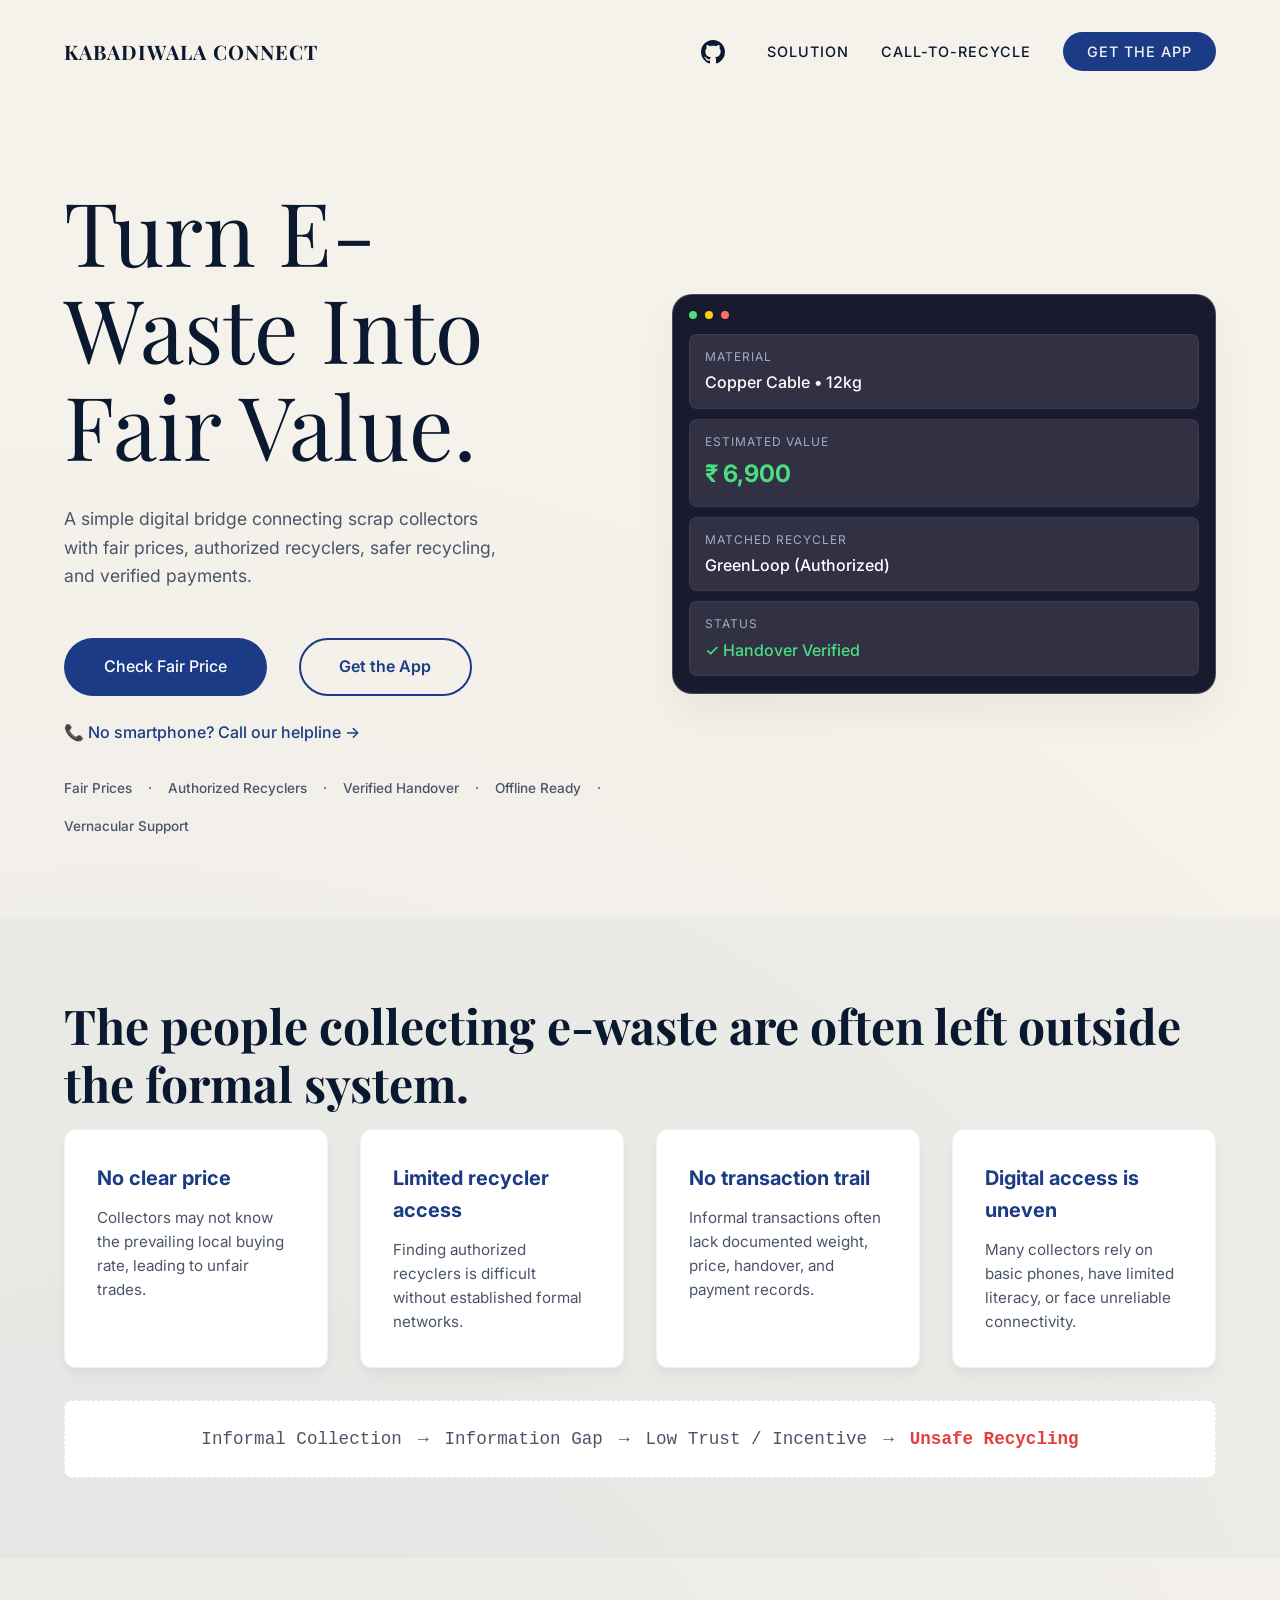
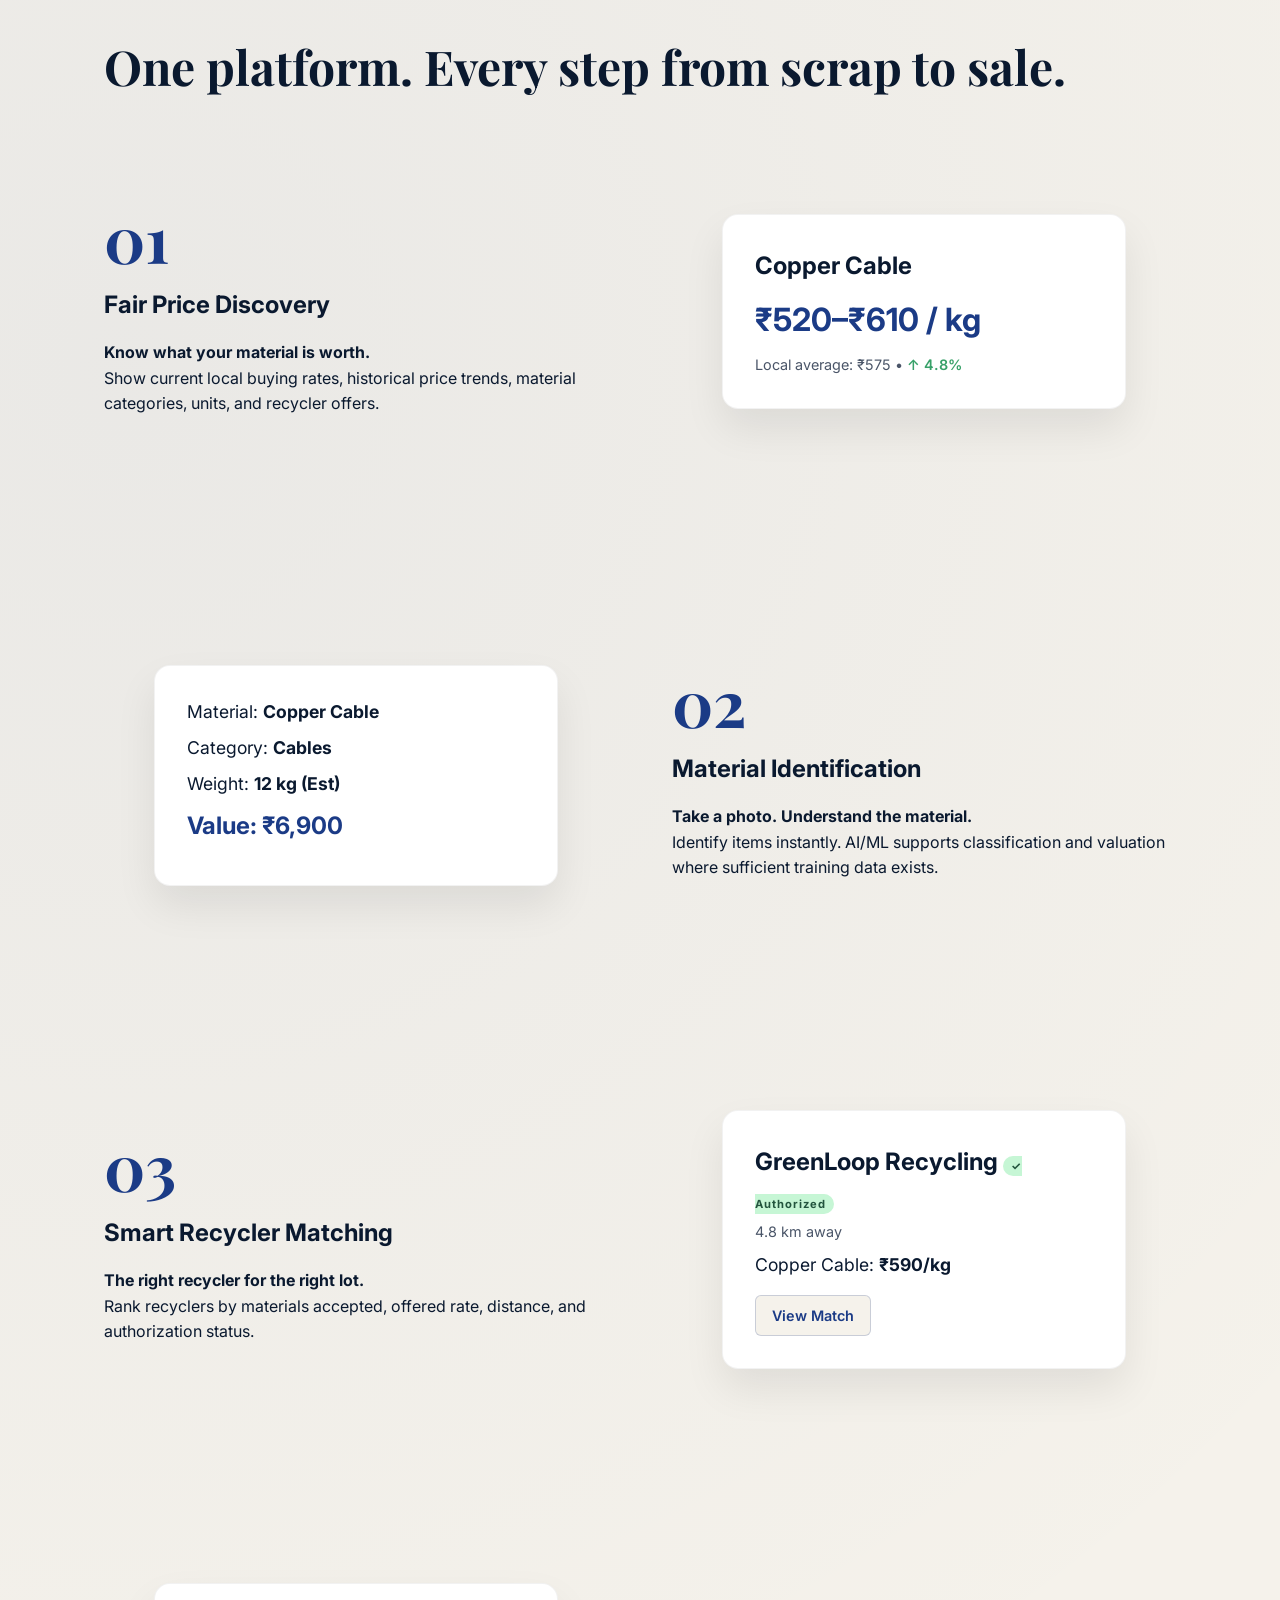
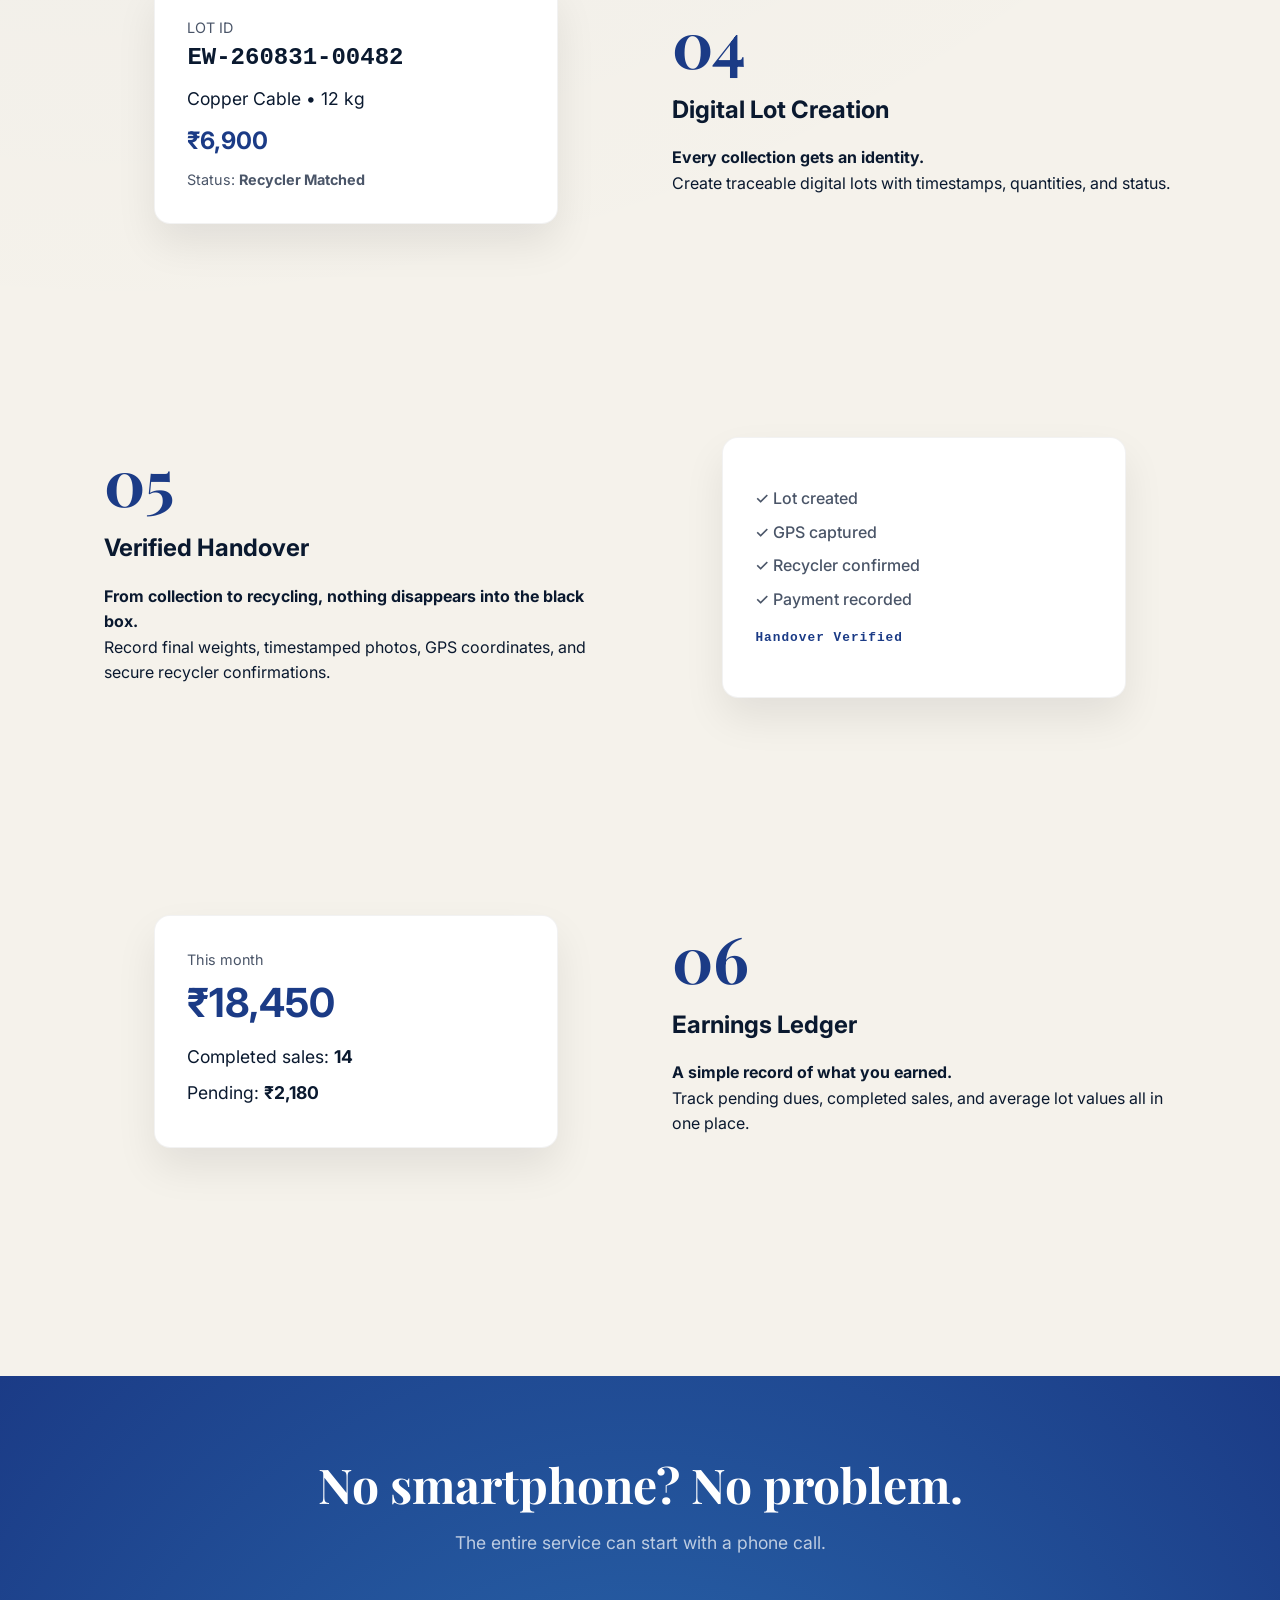
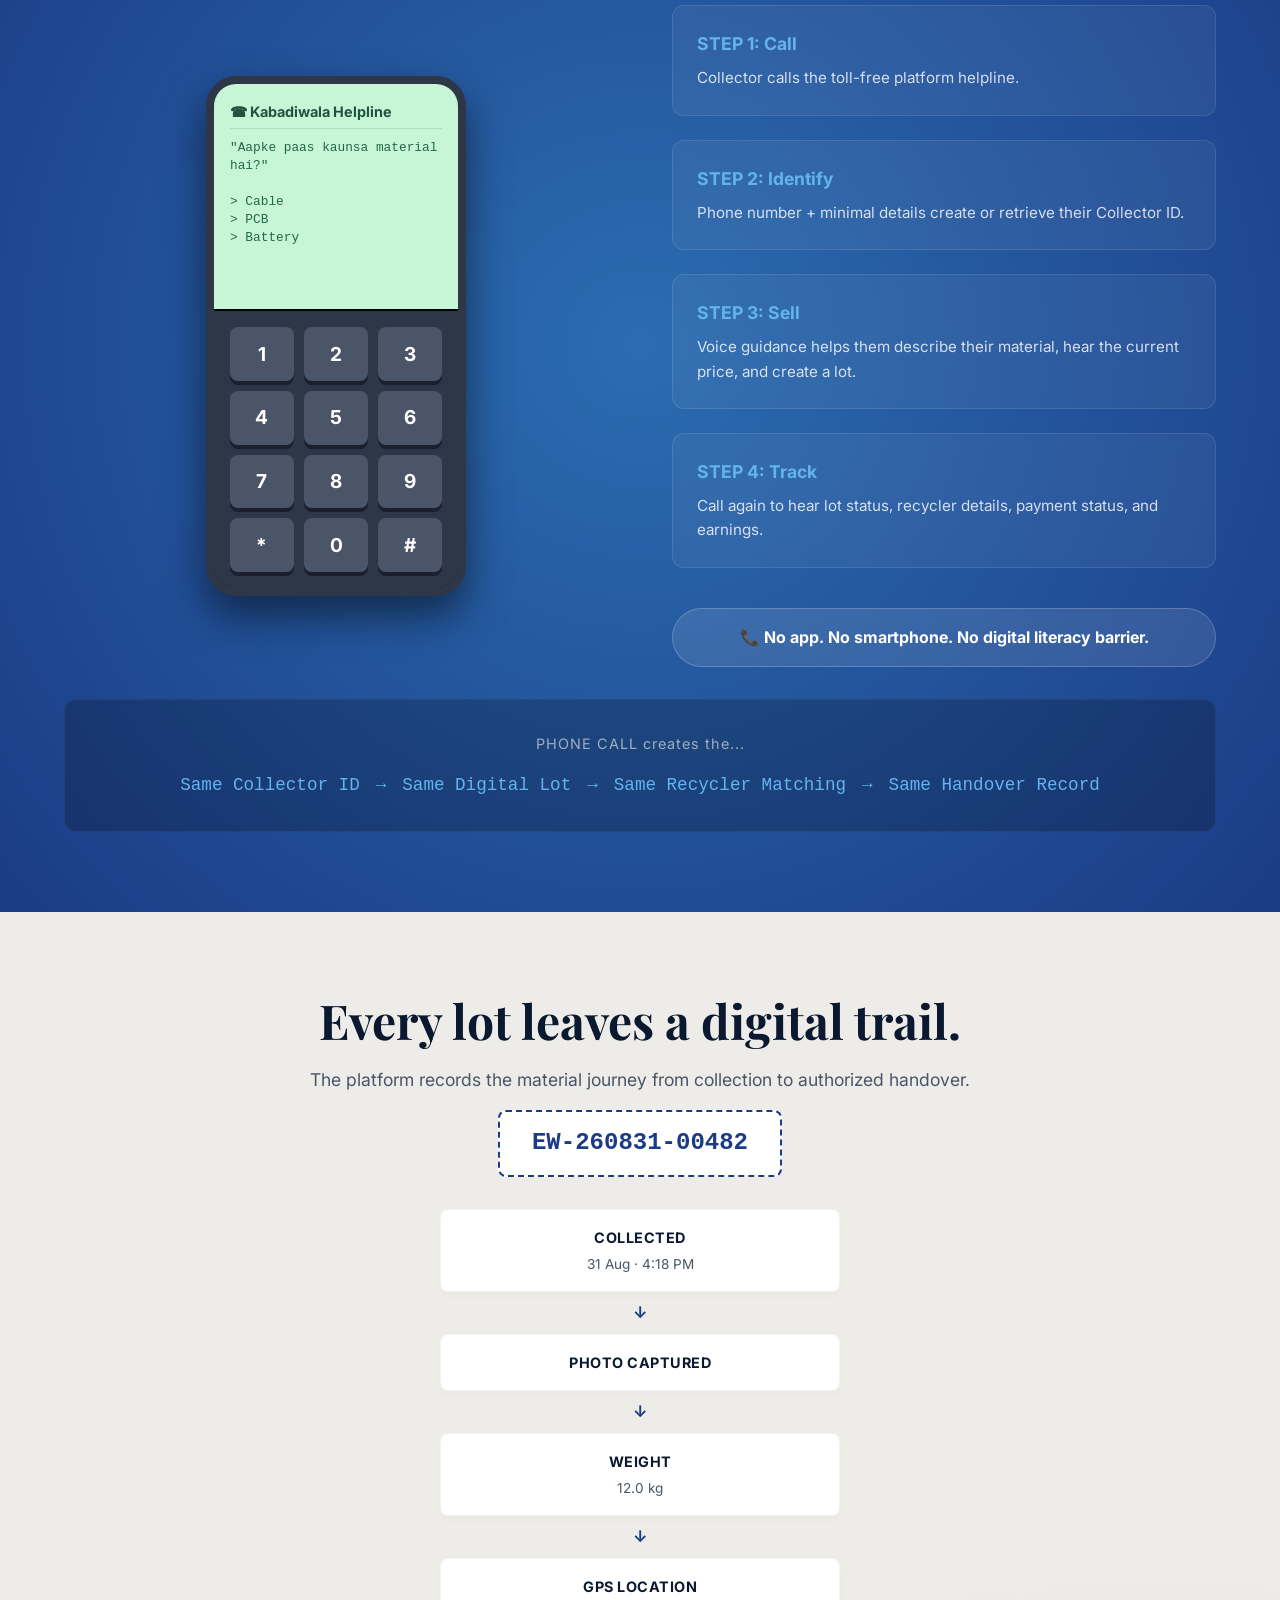
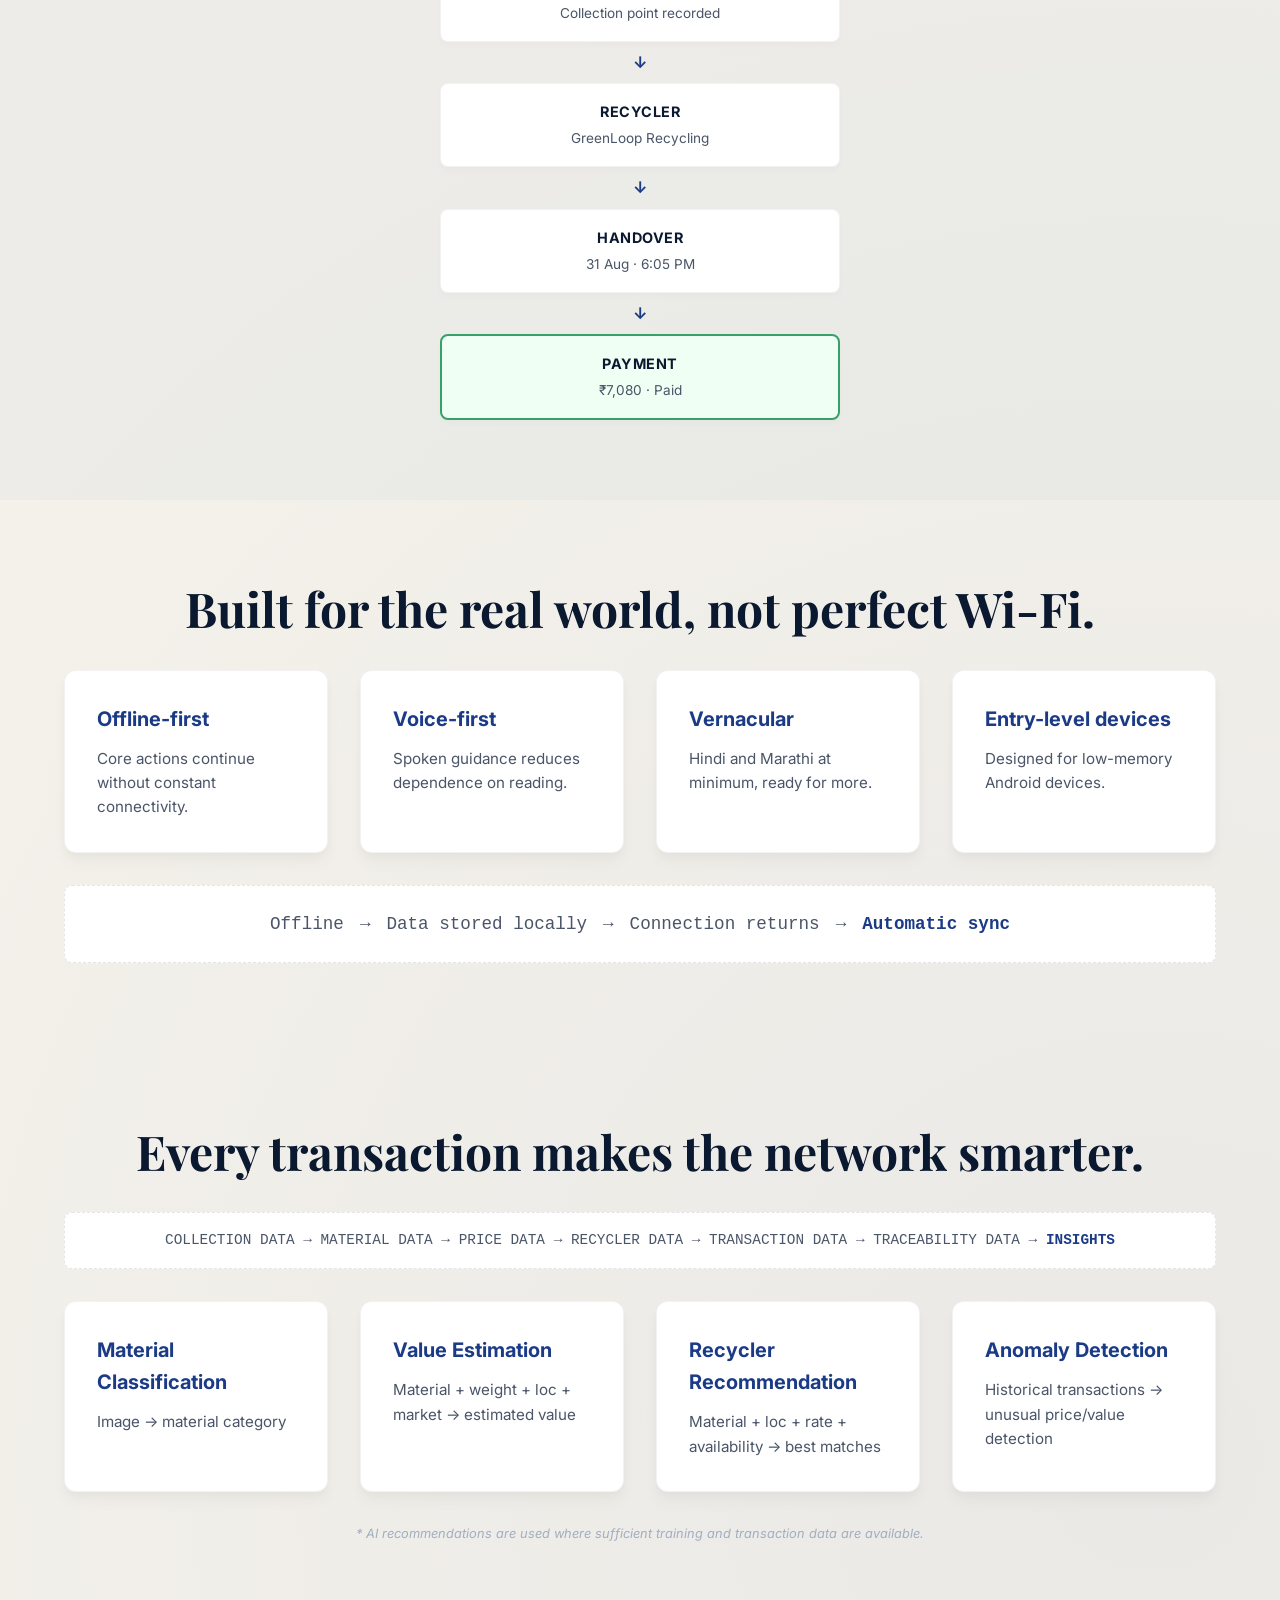
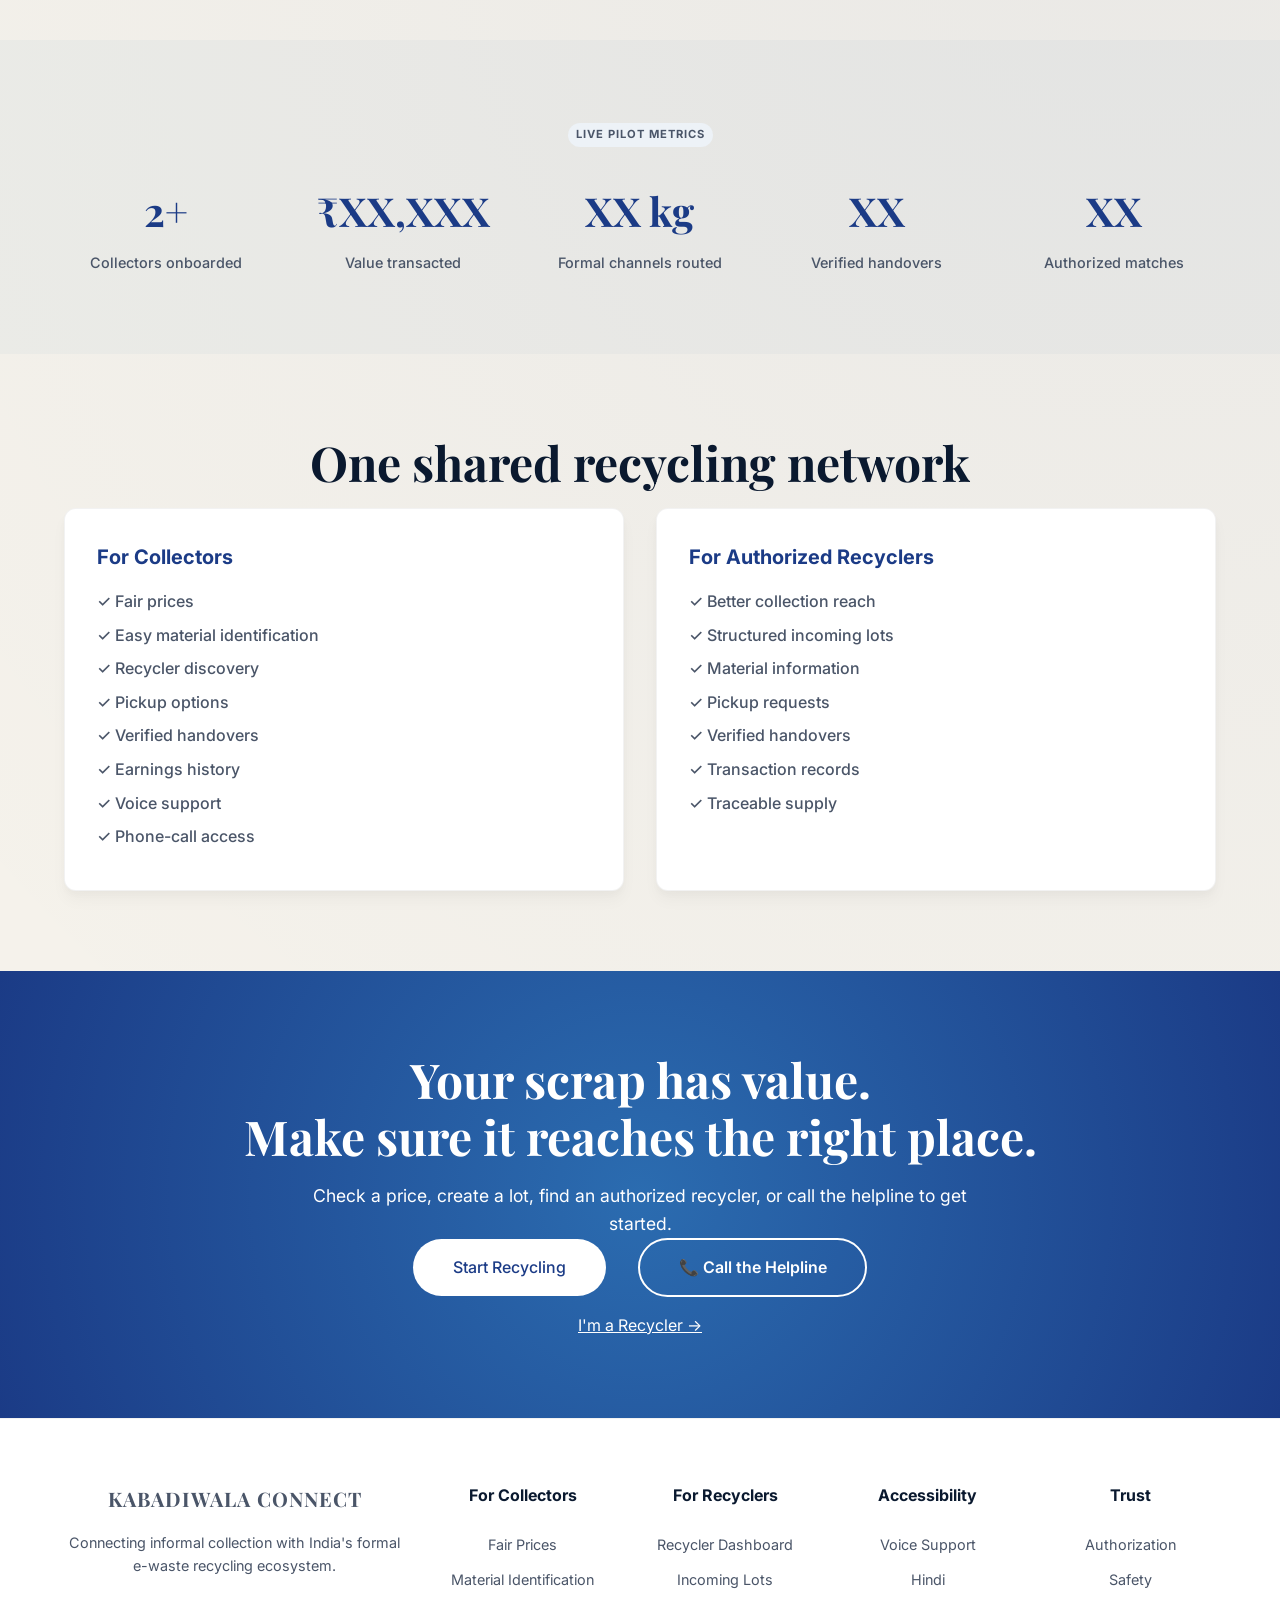
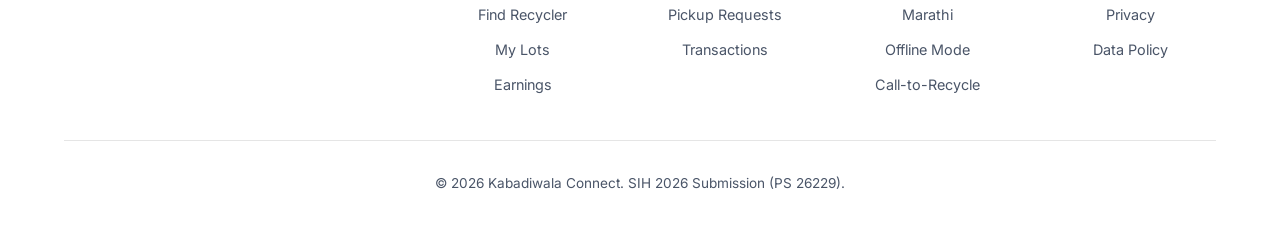
==== commit ace067f9: "feat: add github repo link to navbar" ====
--- a/apps/web/index.html
+++ b/apps/web/index.html
@@ -14,6 +14,11 @@
     <nav class="navbar scroller-element">
         <div class="logo">Kabadiwala Connect</div>
         <div class="nav-links">
+            <a href="https://github.com/Collectors-AU/KabadiwalaConnect" target="_blank" rel="noopener noreferrer" style="display: flex; align-items: center; justify-content: center; color: inherit; margin-right: 10px;">
+                <svg height="24" aria-hidden="true" viewBox="0 0 16 16" version="1.1" width="24" data-view-component="true" style="fill: currentColor;">
+                    <path d="M8 0c4.42 0 8 3.58 8 8a8.013 8.013 0 0 1-5.45 7.59c-.4.08-.55-.17-.55-.38 0-.27.01-1.13.01-2.2 0-.75-.25-1.23-.54-1.48 1.78-.2 3.65-.88 3.65-3.95 0-.88-.31-1.59-.82-2.15.08-.2.36-1.02-.08-2.12 0 0-.67-.22-2.2.82-.64-.18-1.32-.27-2-.27-.68 0-1.36.09-2 .27-1.53-1.03-2.2-.82-2.2-.82-.44 1.1-.16 1.92-.08 2.12-.51.56-.82 1.28-.82 2.15 0 3.06 1.86 3.75 3.64 3.95-.23.2-.44.55-.51 1.07-.46.21-1.61.55-2.33-.66-.15-.24-.6-.83-1.23-.82-.67.01-.27.38.01.53.34.19.73.9.82 1.13.16.45.68 1.31 2.69.94 0 .67.01 1.3.01 1.49 0 .21-.15.45-.55.38A7.995 7.995 0 0 1 0 8c0-4.42 3.58-8 8-8Z"></path>
+                </svg>
+            </a>
             <a href="#solution">Solution</a>
             <a href="#call-to-recycle">Call-to-Recycle</a>
             <a href="kabadiwala.apk" class="nav-btn" download>Get the App</a>
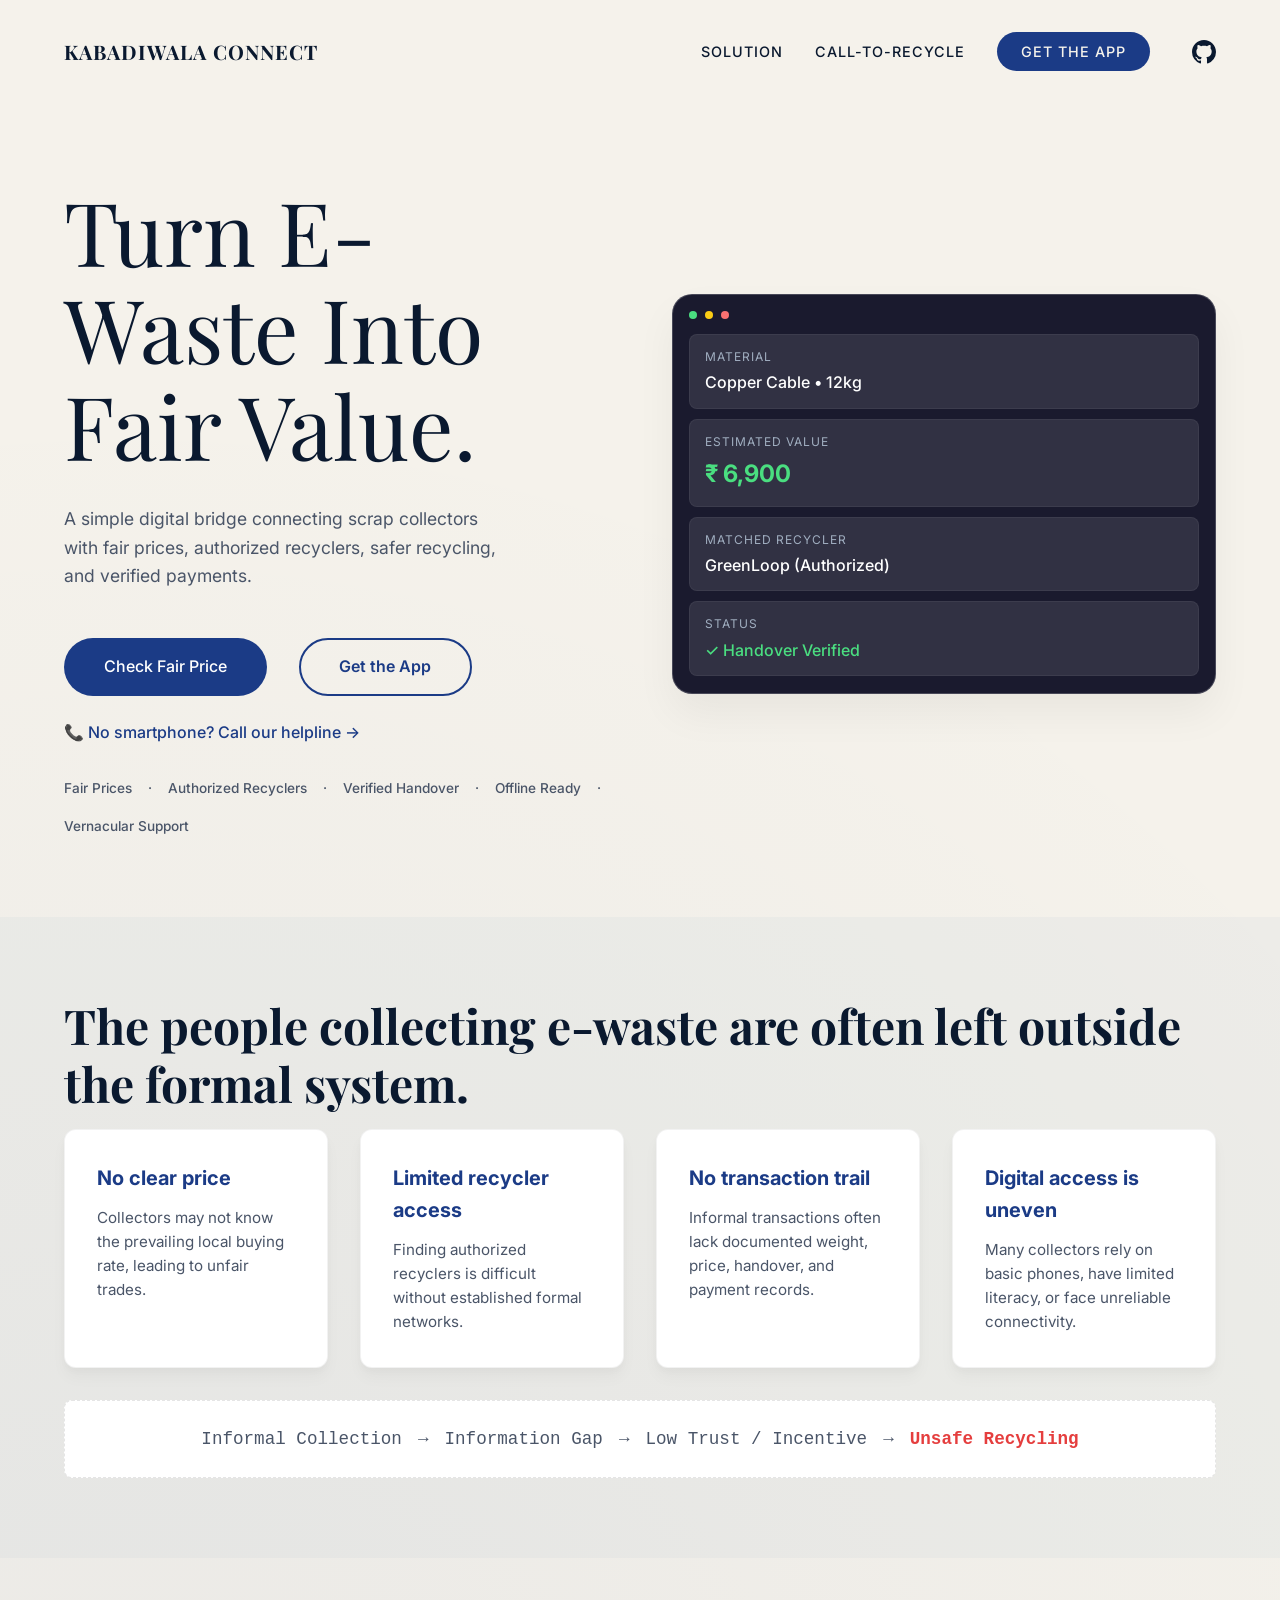
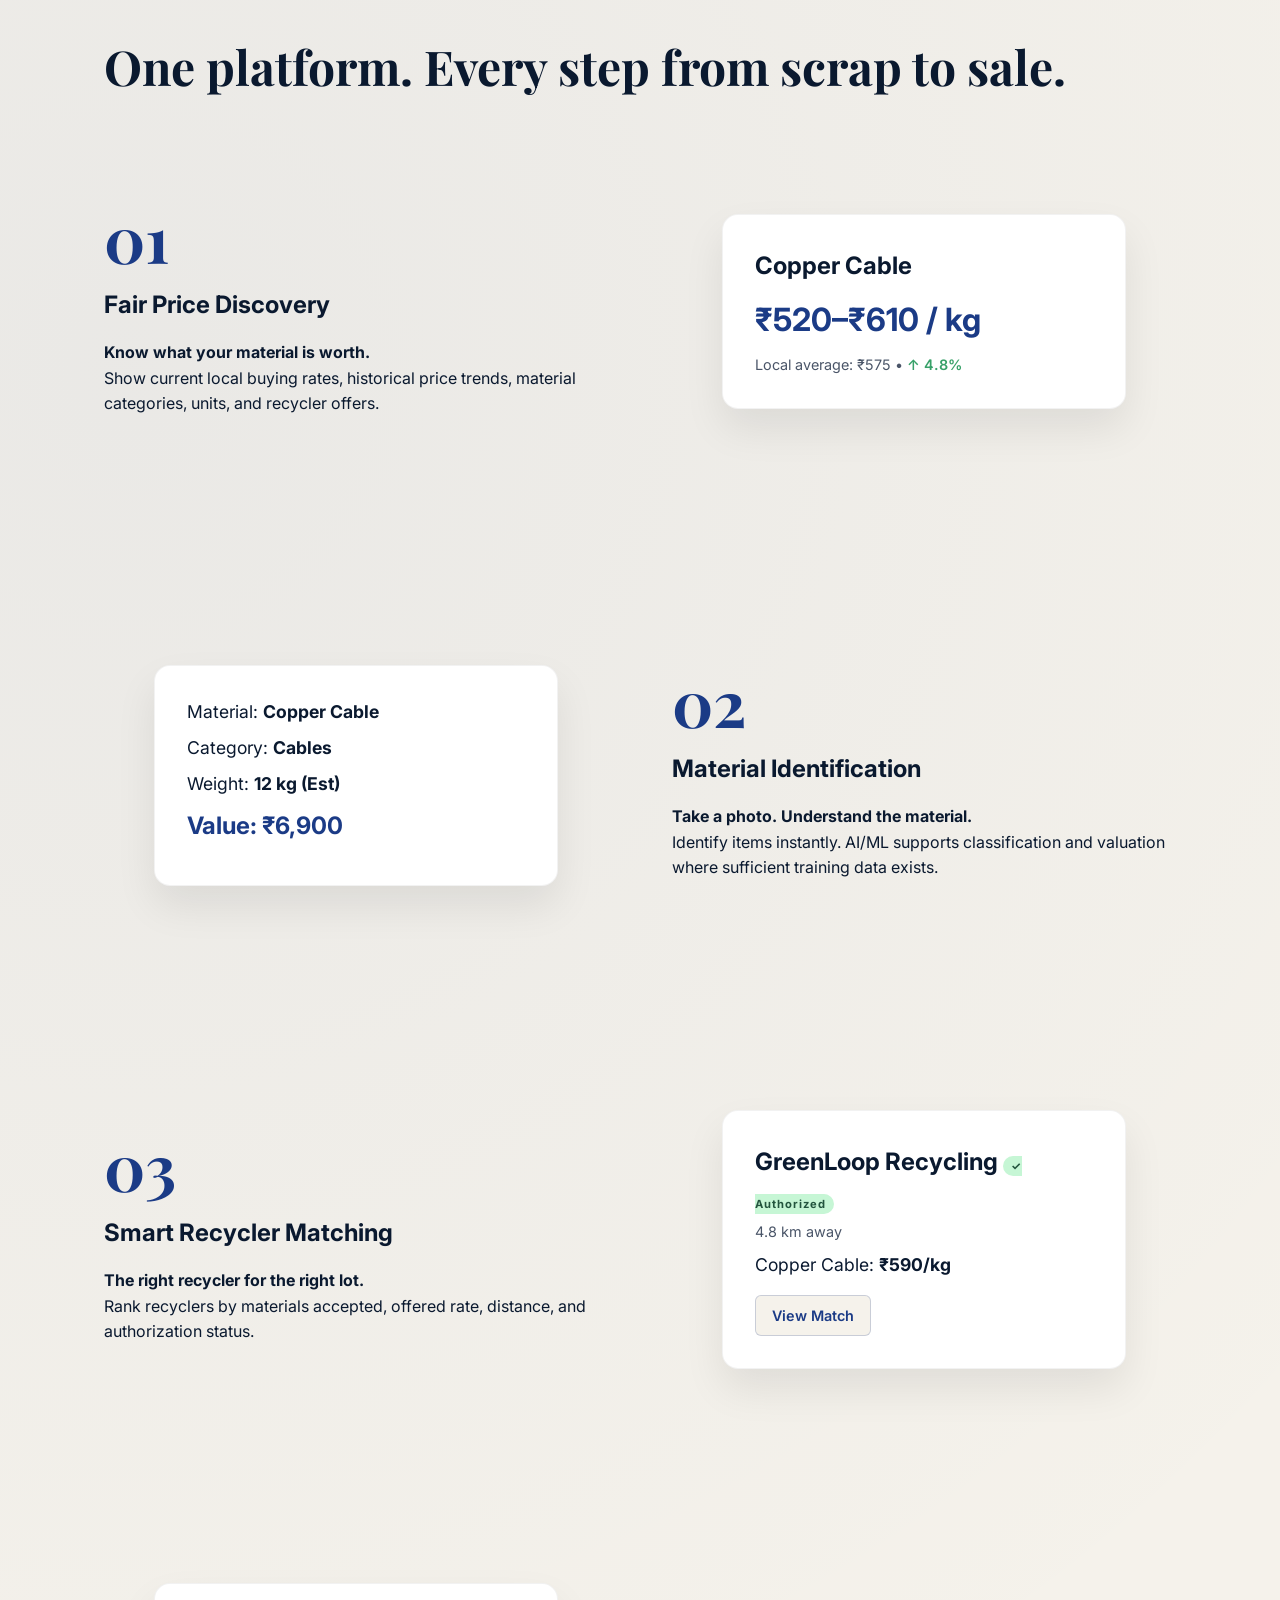
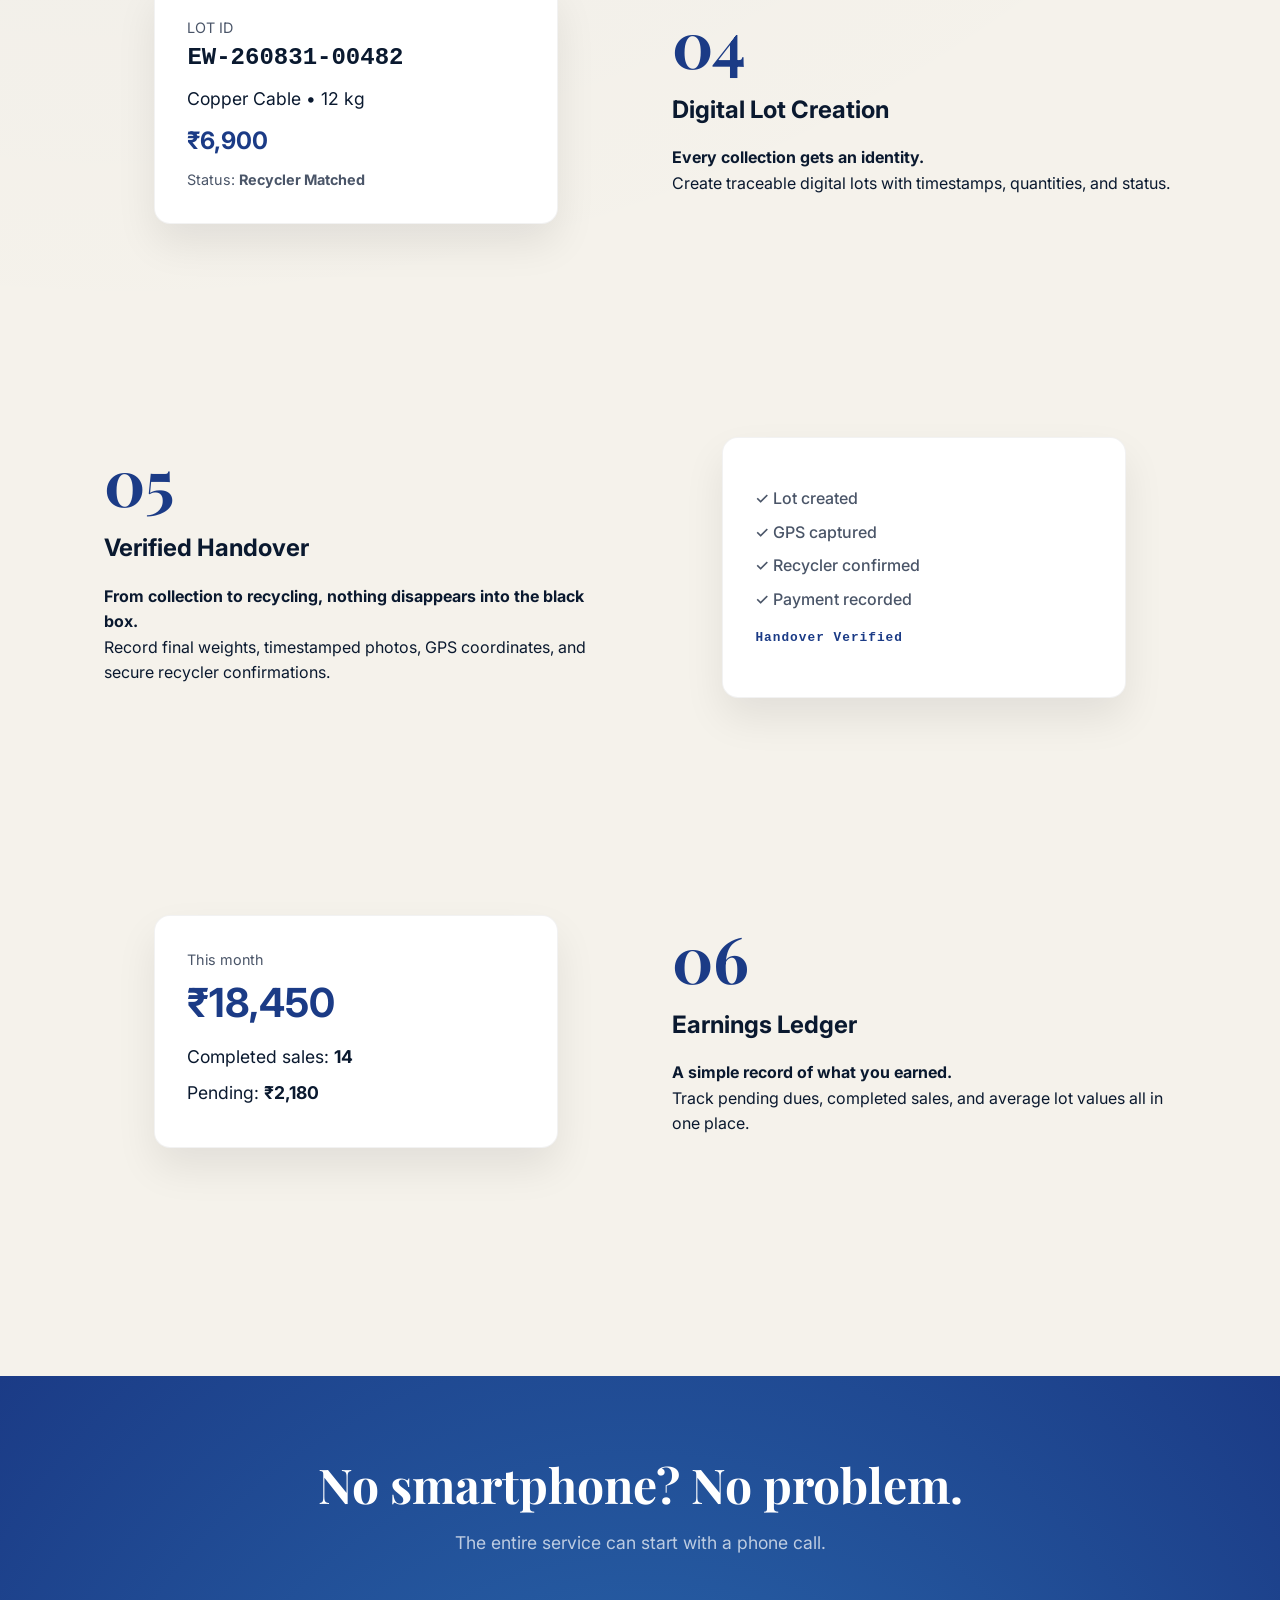
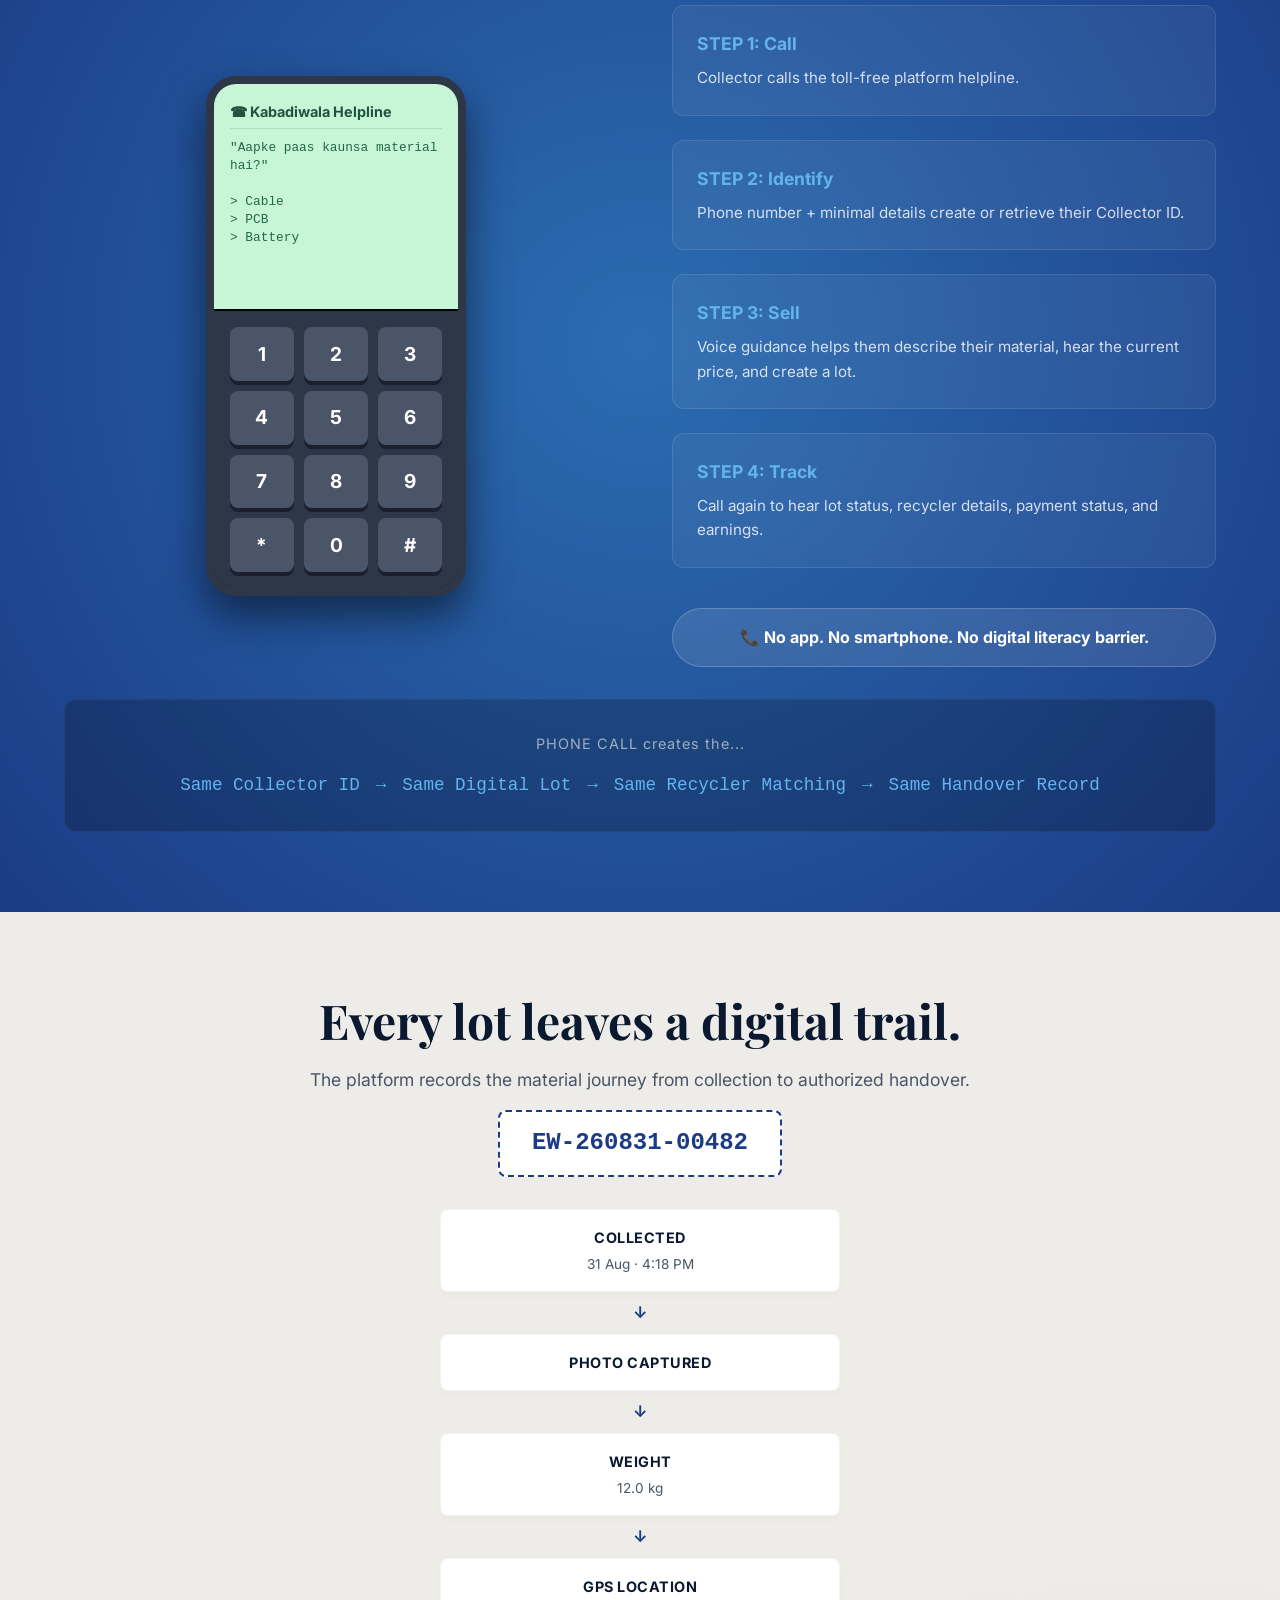
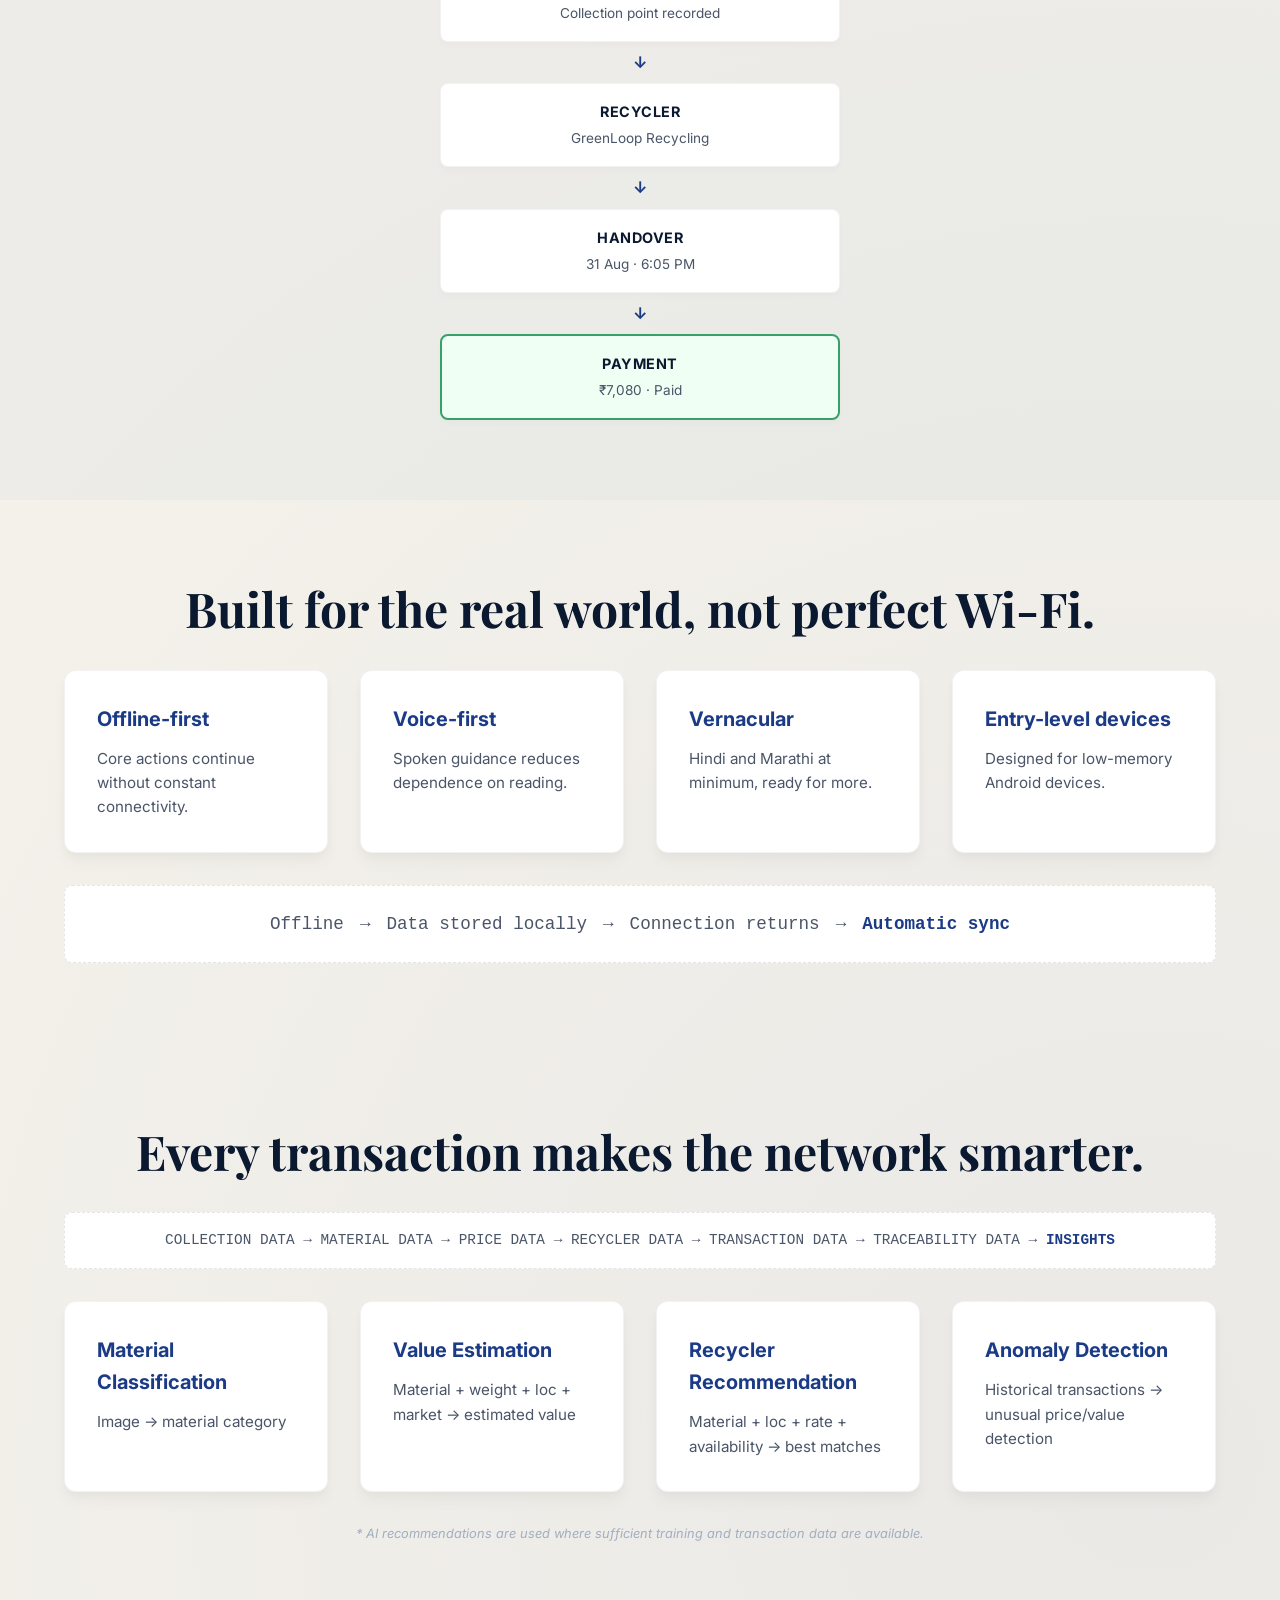
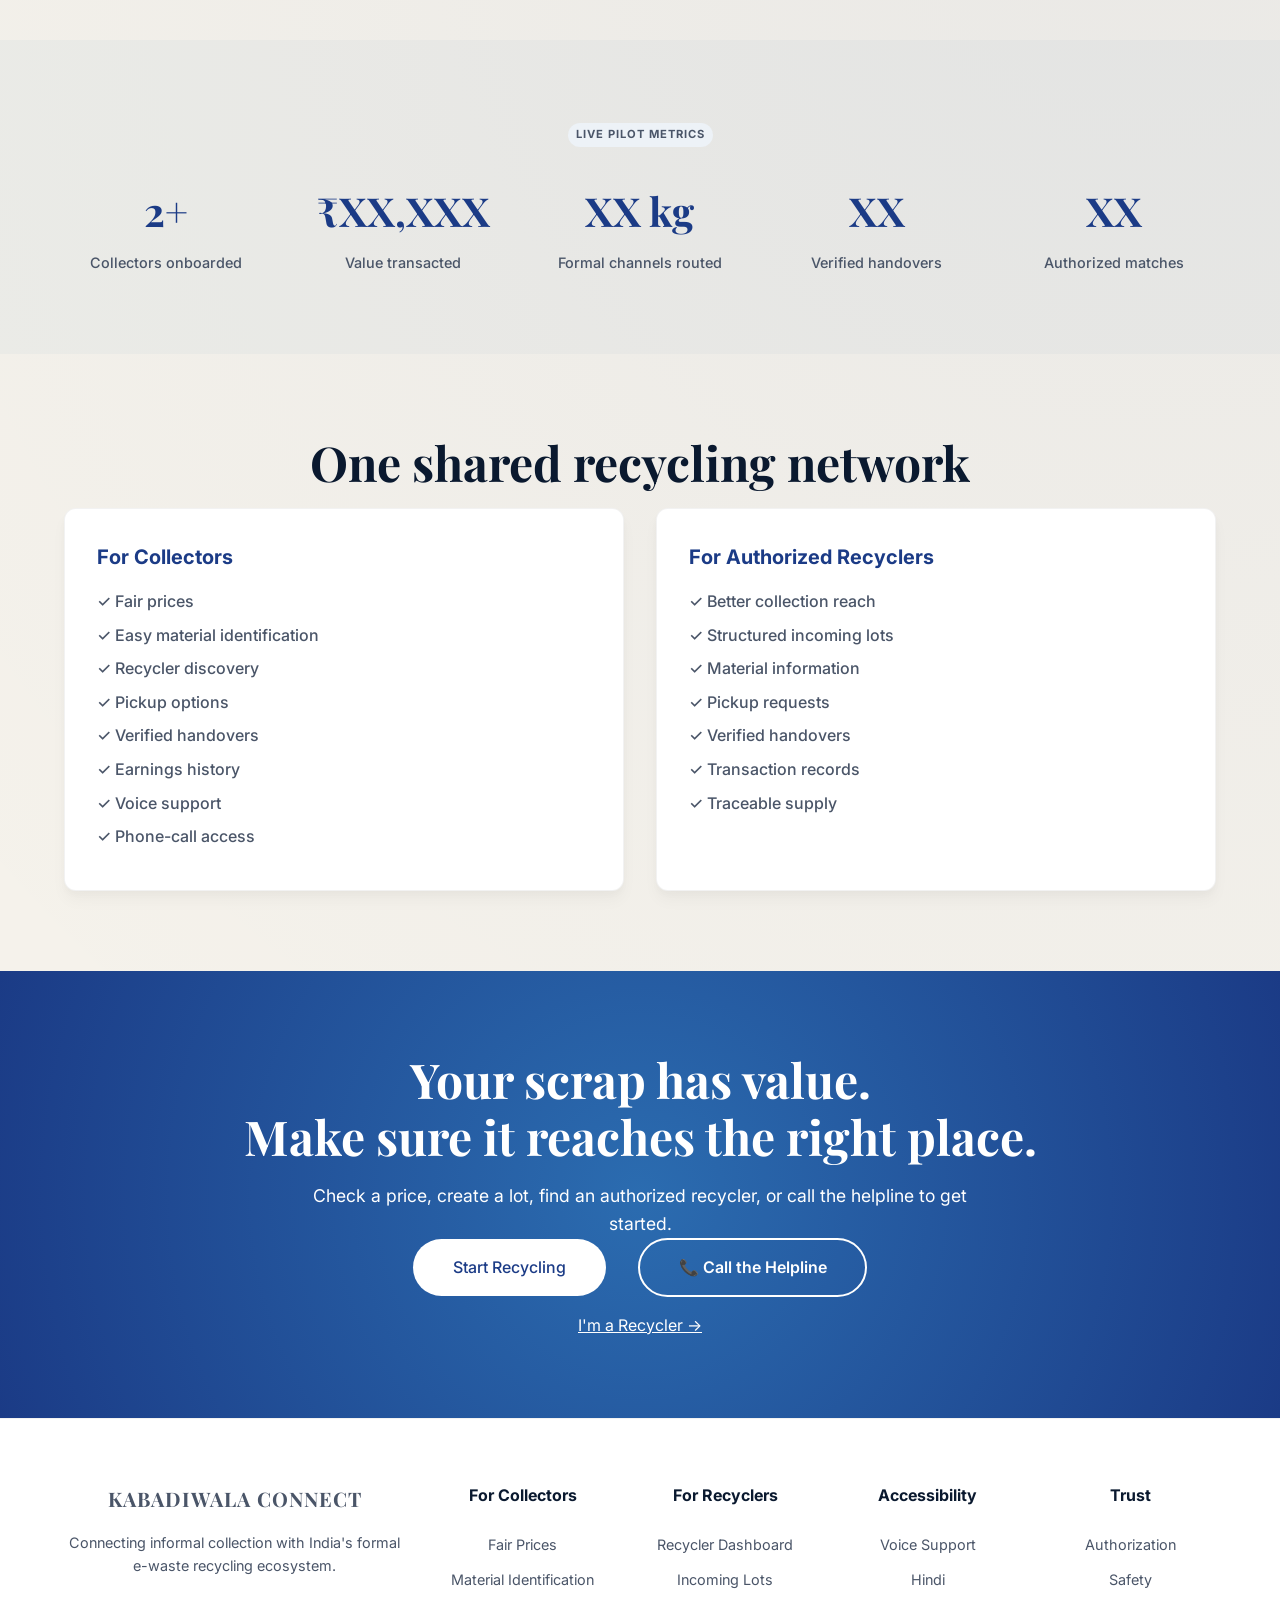
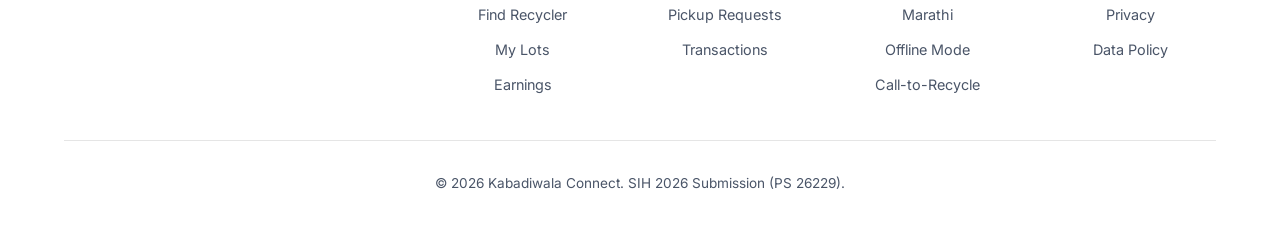
==== commit d559b94c: "fix: move github logo to rightmost side of navbar" ====
--- a/apps/web/index.html
+++ b/apps/web/index.html
@@ -14,14 +14,14 @@
     <nav class="navbar scroller-element">
         <div class="logo">Kabadiwala Connect</div>
         <div class="nav-links">
-            <a href="https://github.com/Collectors-AU/KabadiwalaConnect" target="_blank" rel="noopener noreferrer" style="display: flex; align-items: center; justify-content: center; color: inherit; margin-right: 10px;">
+            <a href="#solution">Solution</a>
+            <a href="#call-to-recycle">Call-to-Recycle</a>
+            <a href="kabadiwala.apk" class="nav-btn" download>Get the App</a>
+            <a href="https://github.com/Collectors-AU/KabadiwalaConnect" target="_blank" rel="noopener noreferrer" style="display: flex; align-items: center; justify-content: center; color: inherit; margin-left: 10px;">
                 <svg height="24" aria-hidden="true" viewBox="0 0 16 16" version="1.1" width="24" data-view-component="true" style="fill: currentColor;">
                     <path d="M8 0c4.42 0 8 3.58 8 8a8.013 8.013 0 0 1-5.45 7.59c-.4.08-.55-.17-.55-.38 0-.27.01-1.13.01-2.2 0-.75-.25-1.23-.54-1.48 1.78-.2 3.65-.88 3.65-3.95 0-.88-.31-1.59-.82-2.15.08-.2.36-1.02-.08-2.12 0 0-.67-.22-2.2.82-.64-.18-1.32-.27-2-.27-.68 0-1.36.09-2 .27-1.53-1.03-2.2-.82-2.2-.82-.44 1.1-.16 1.92-.08 2.12-.51.56-.82 1.28-.82 2.15 0 3.06 1.86 3.75 3.64 3.95-.23.2-.44.55-.51 1.07-.46.21-1.61.55-2.33-.66-.15-.24-.6-.83-1.23-.82-.67.01-.27.38.01.53.34.19.73.9.82 1.13.16.45.68 1.31 2.69.94 0 .67.01 1.3.01 1.49 0 .21-.15.45-.55.38A7.995 7.995 0 0 1 0 8c0-4.42 3.58-8 8-8Z"></path>
                 </svg>
             </a>
-            <a href="#solution">Solution</a>
-            <a href="#call-to-recycle">Call-to-Recycle</a>
-            <a href="kabadiwala.apk" class="nav-btn" download>Get the App</a>
         </div>
     </nav>
 
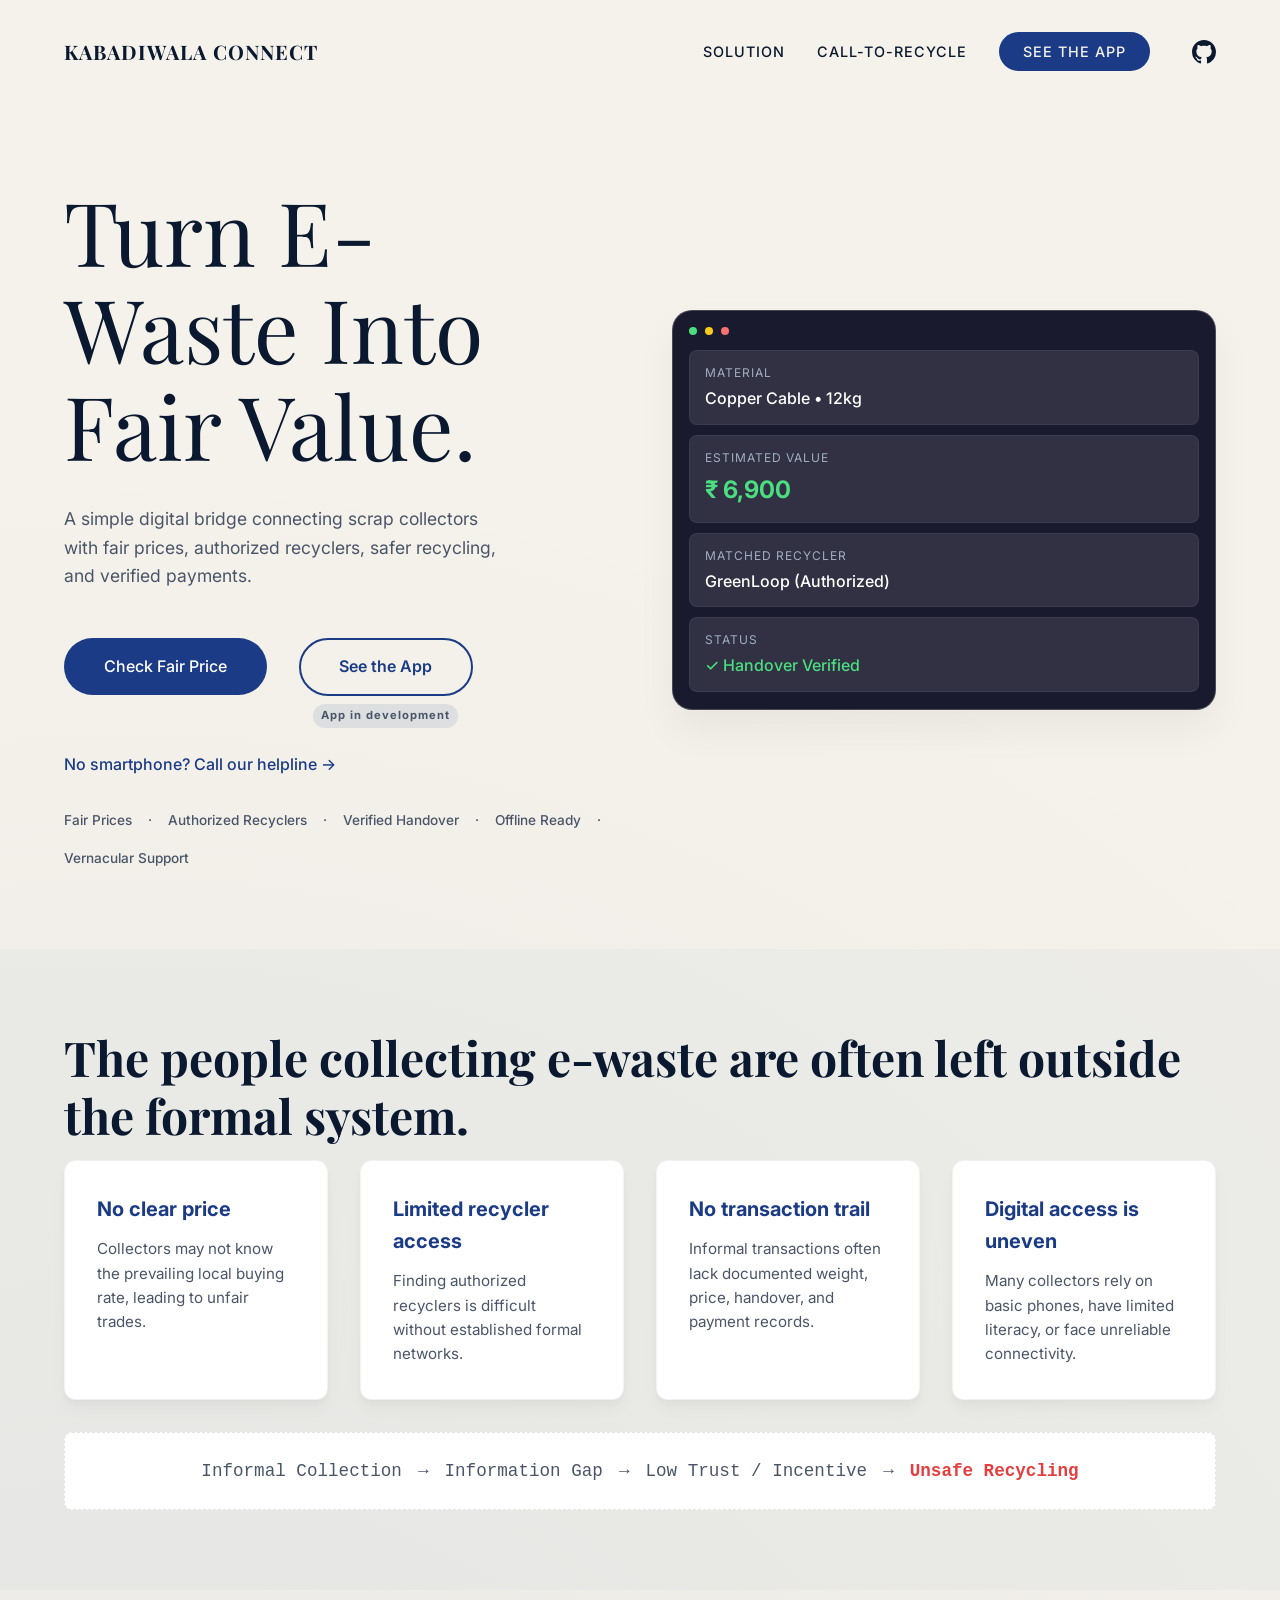
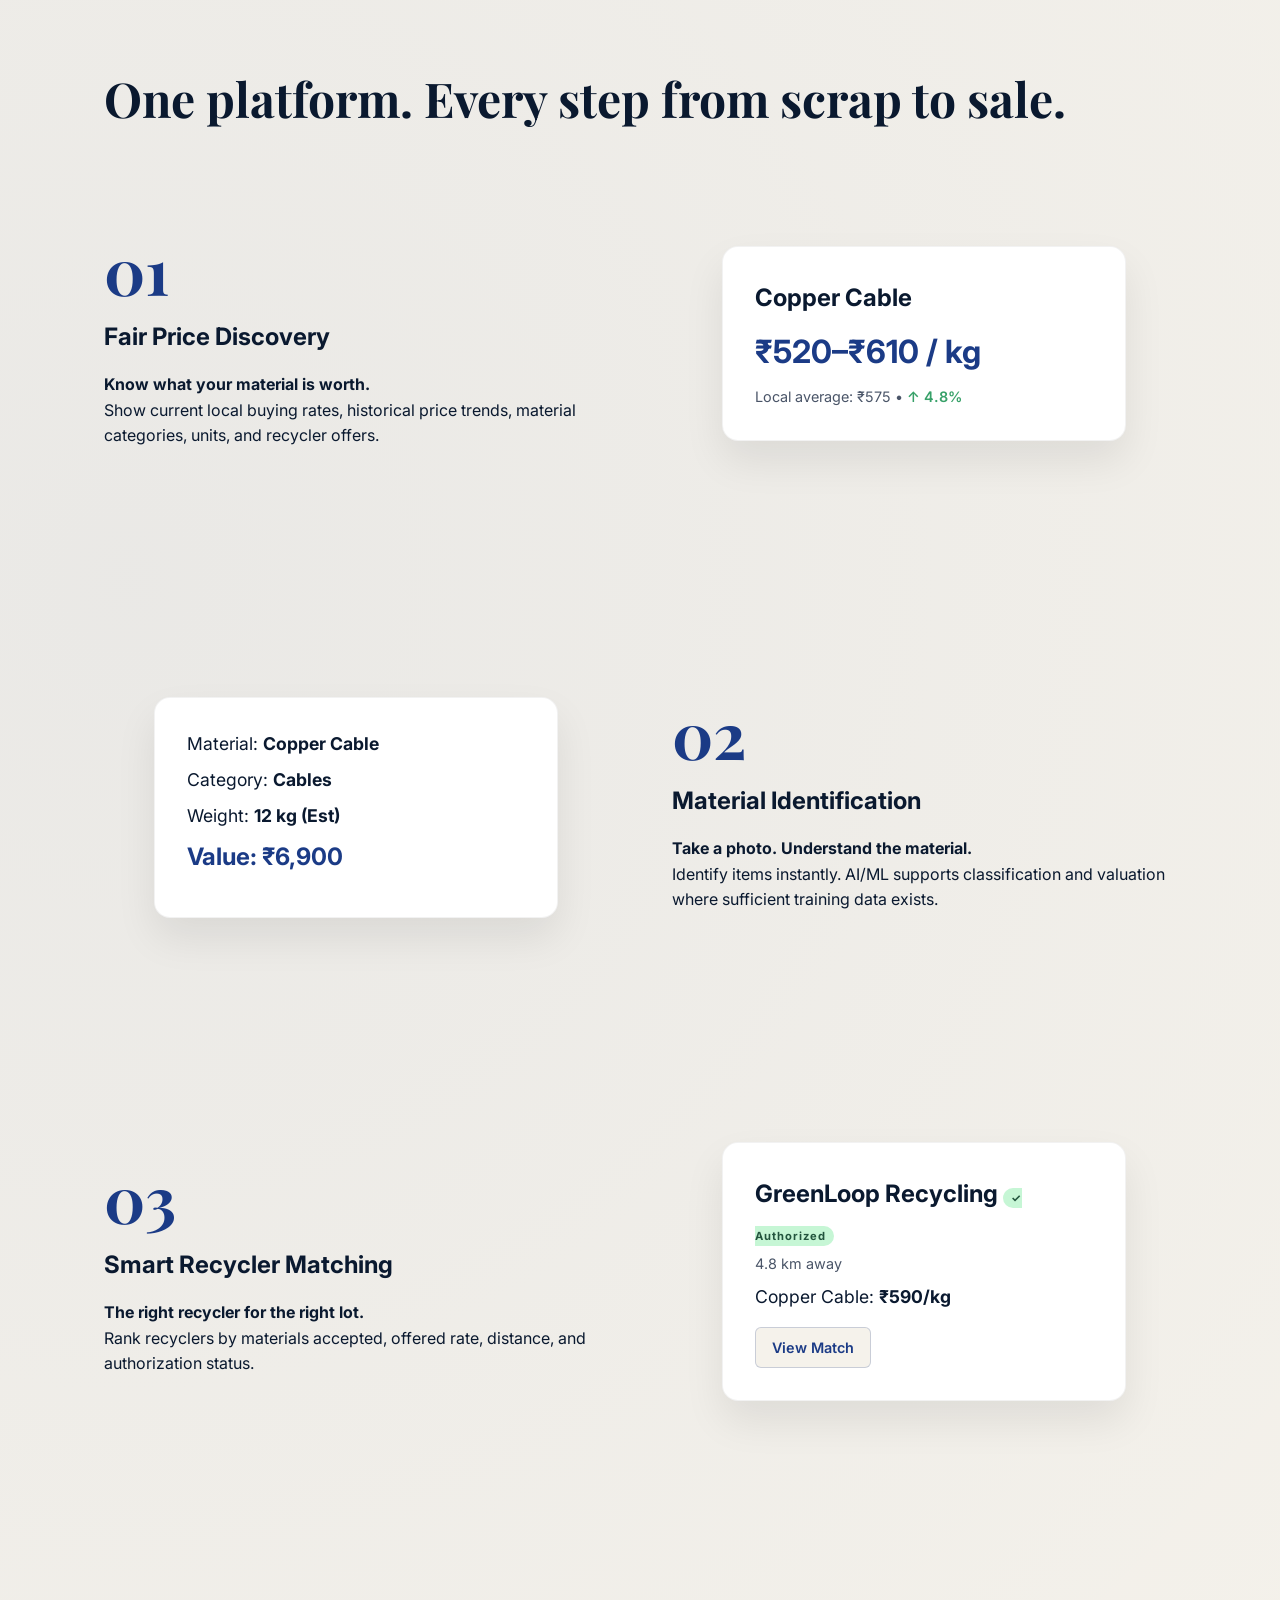
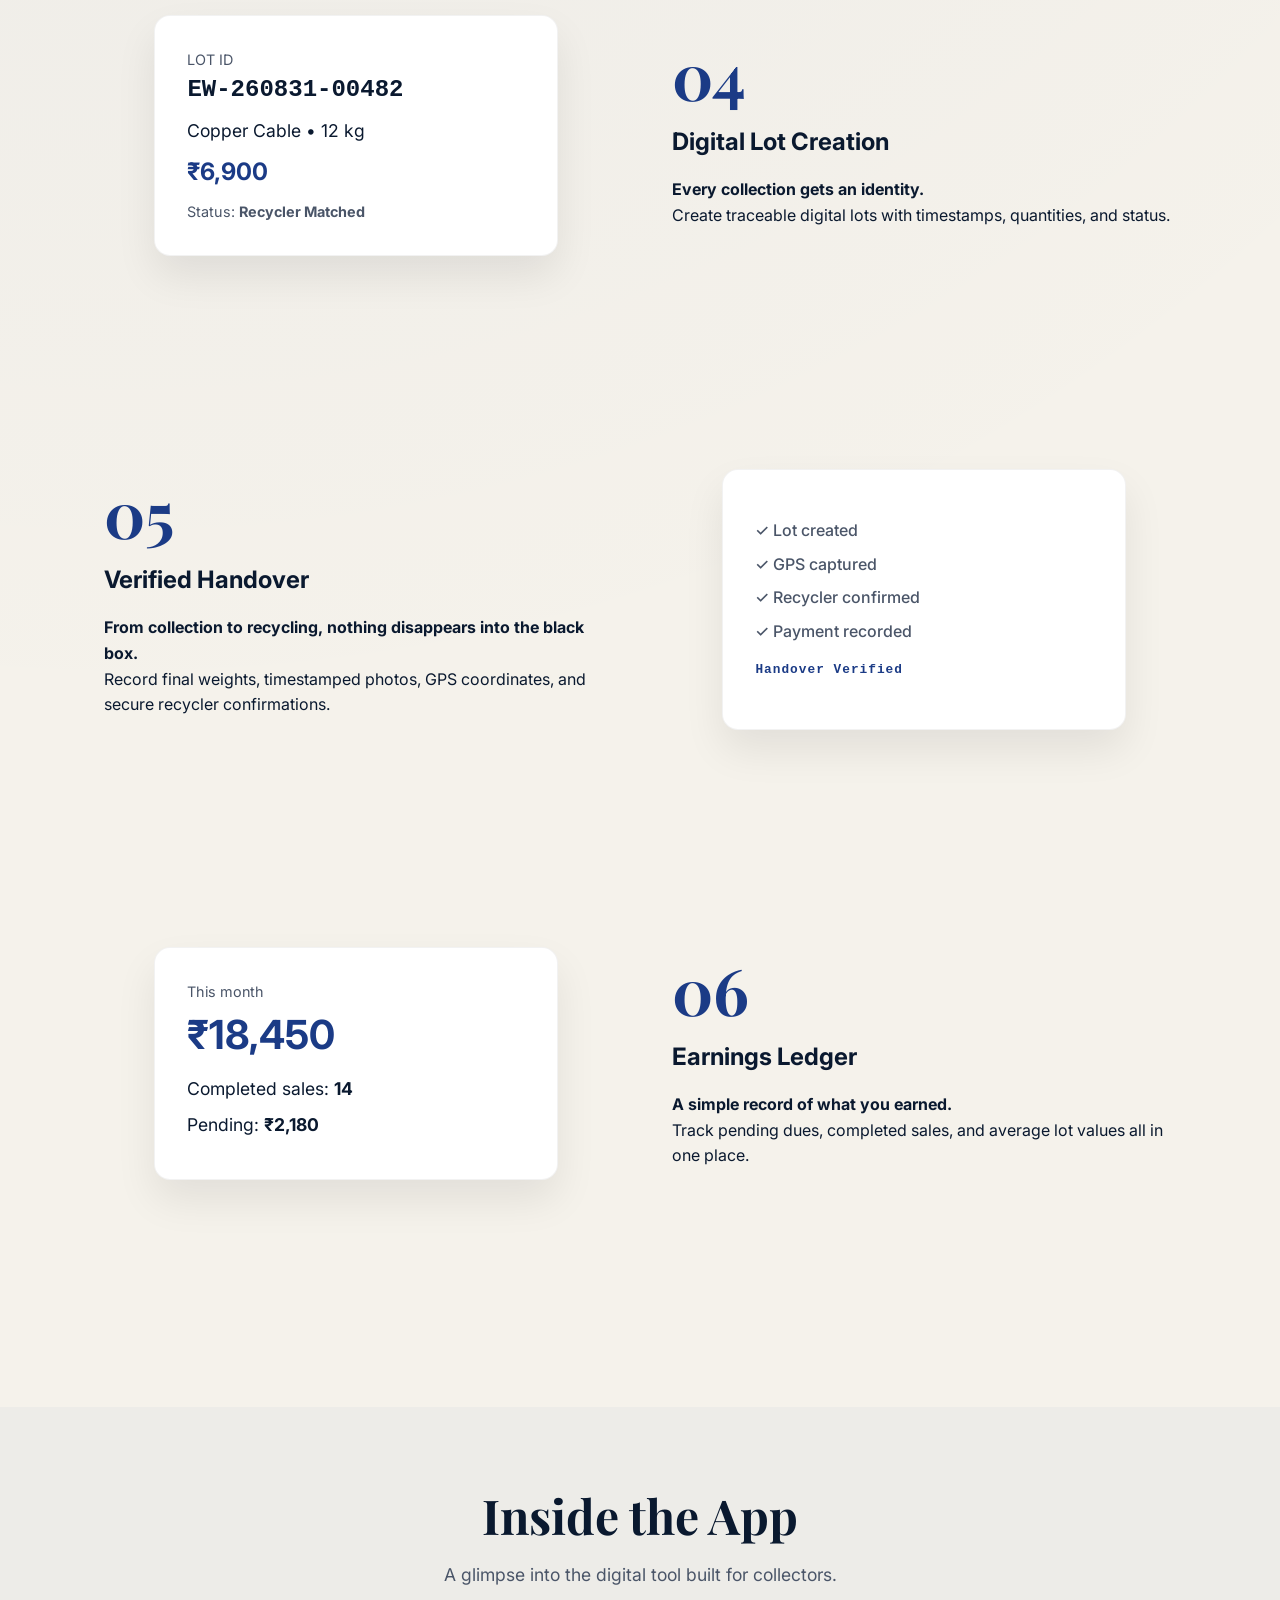
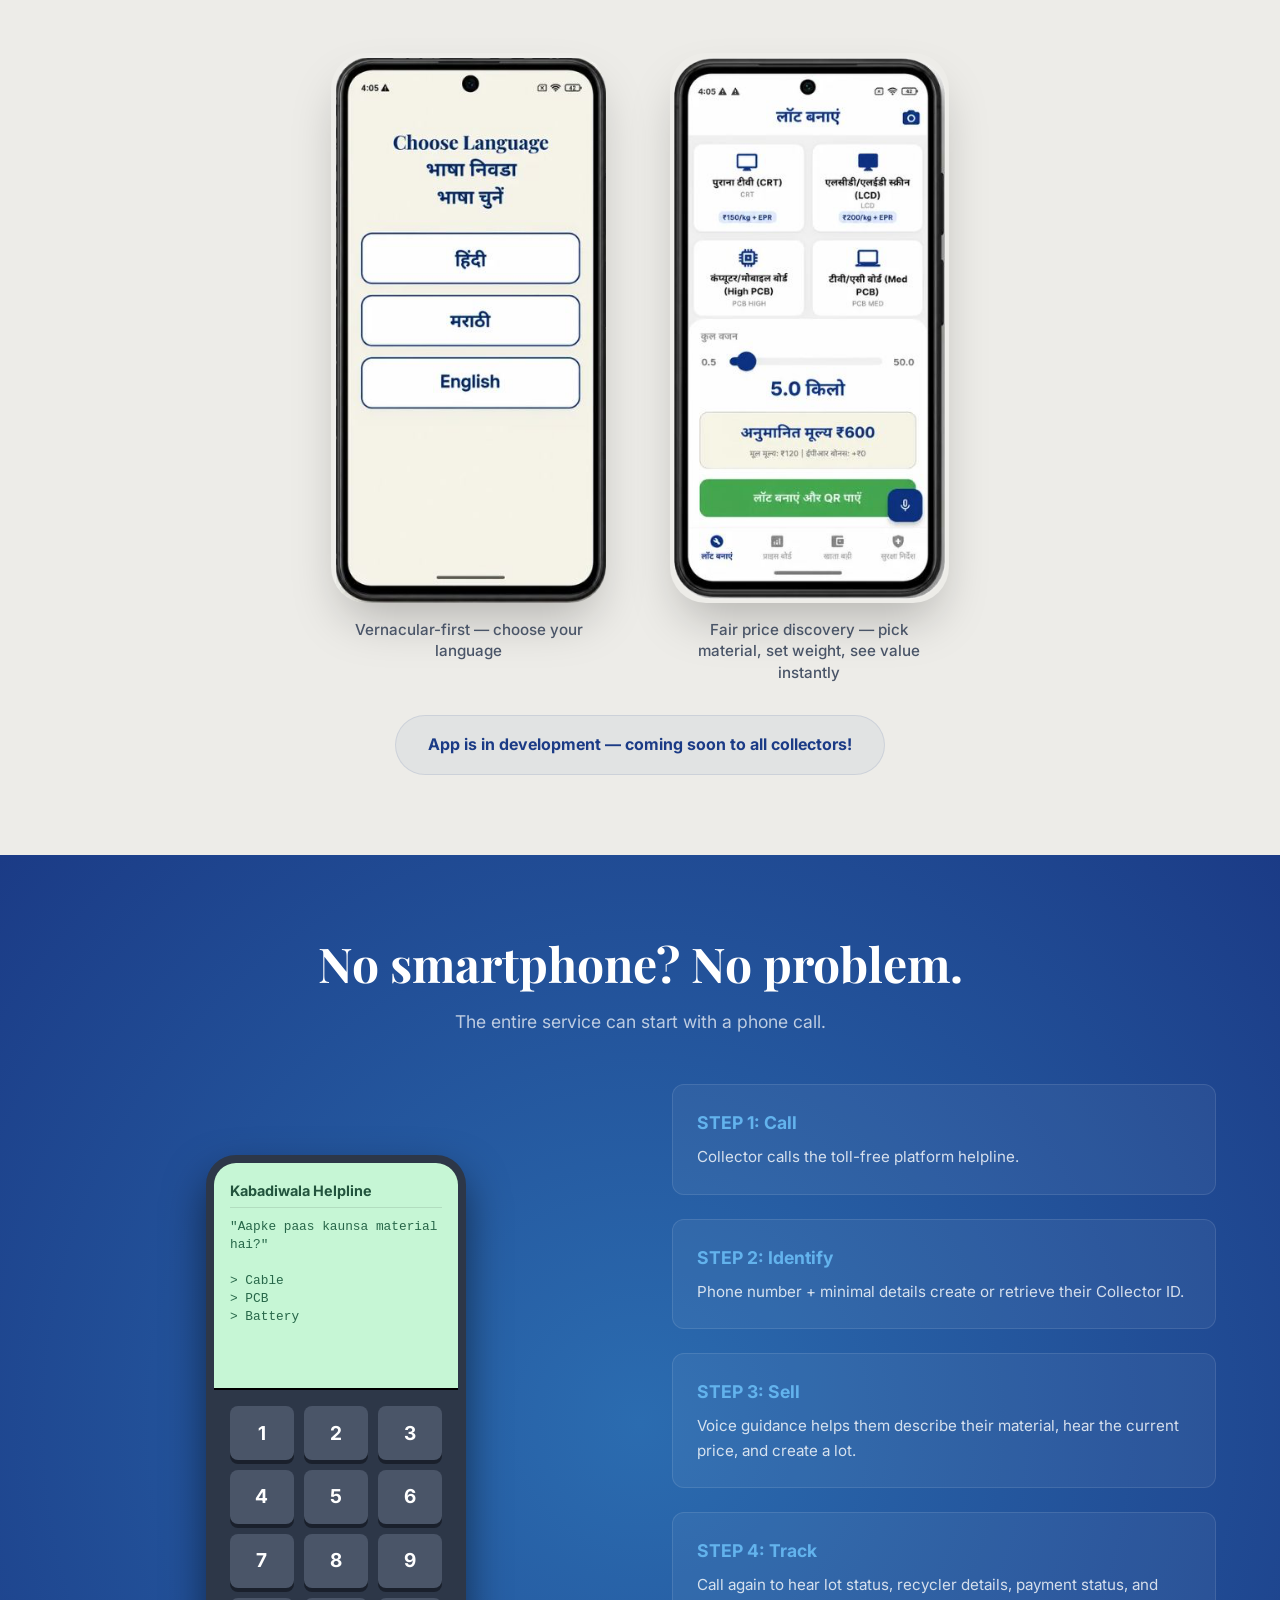
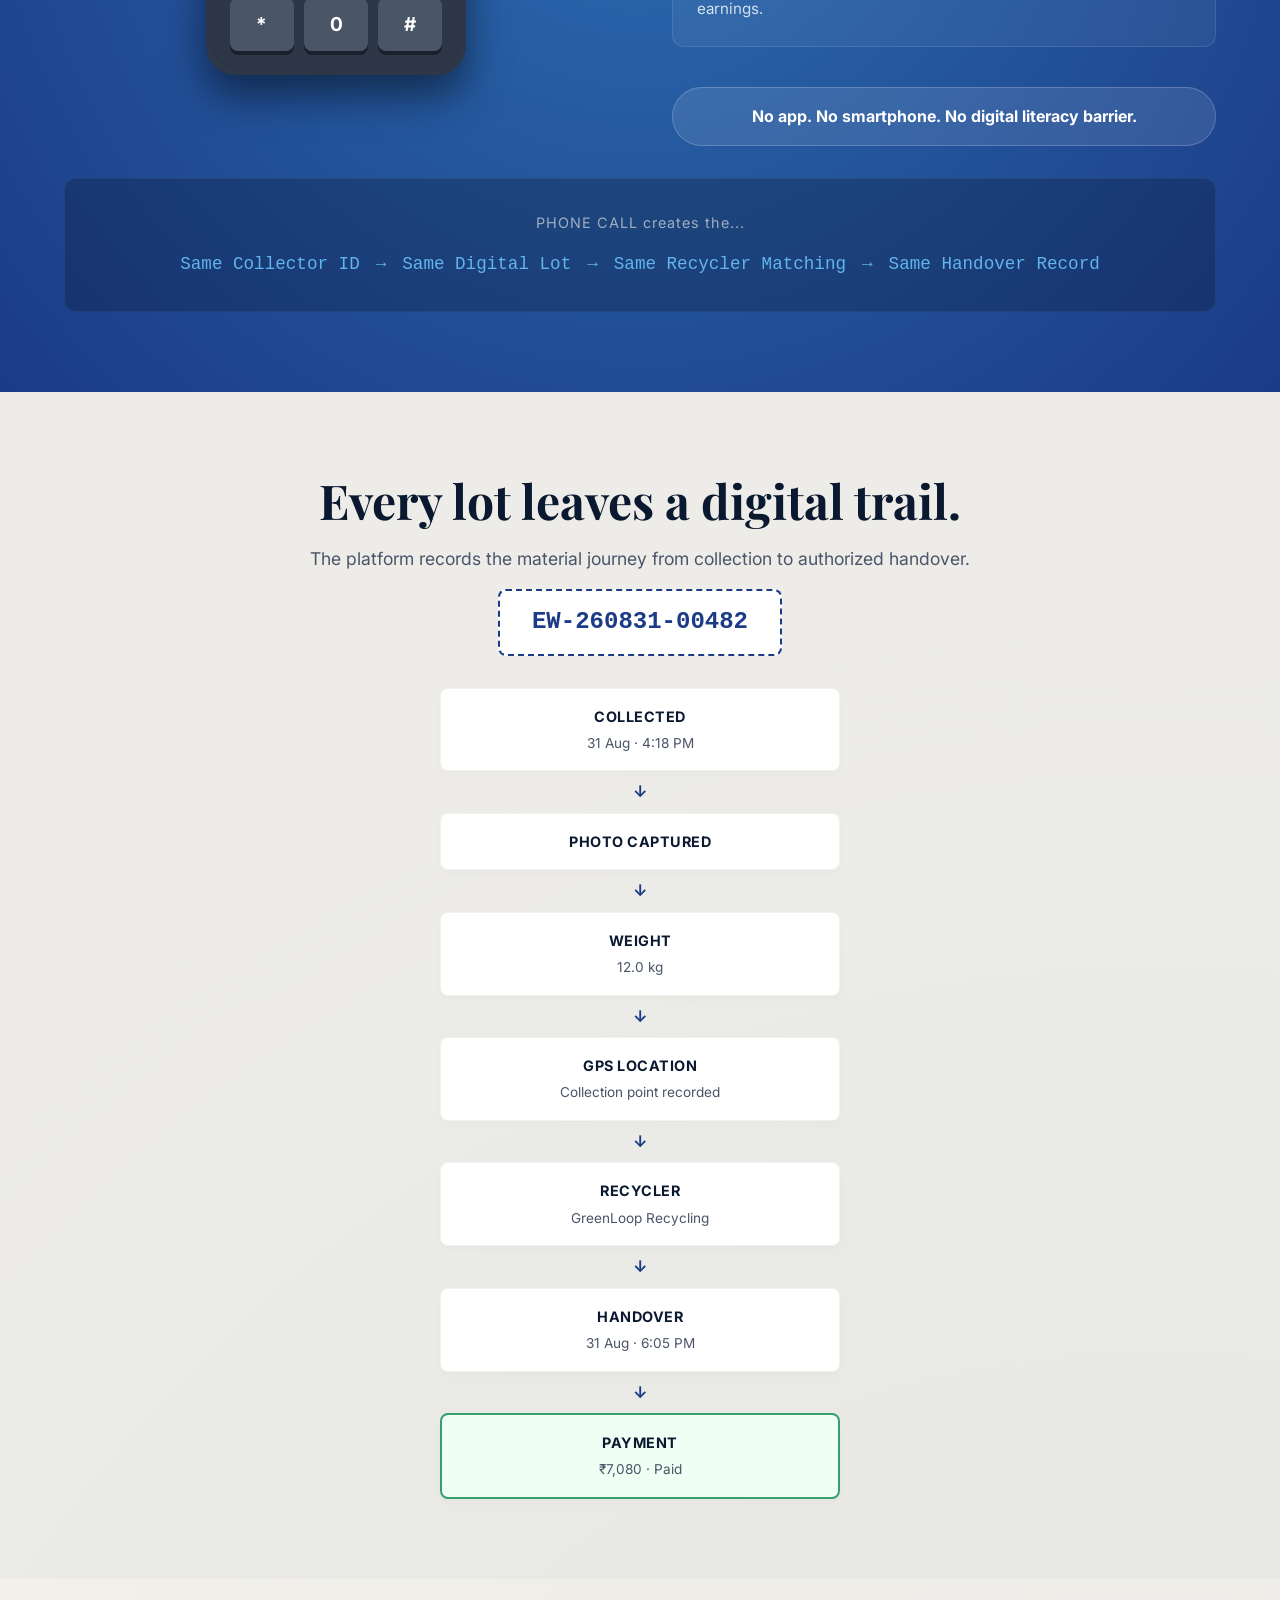
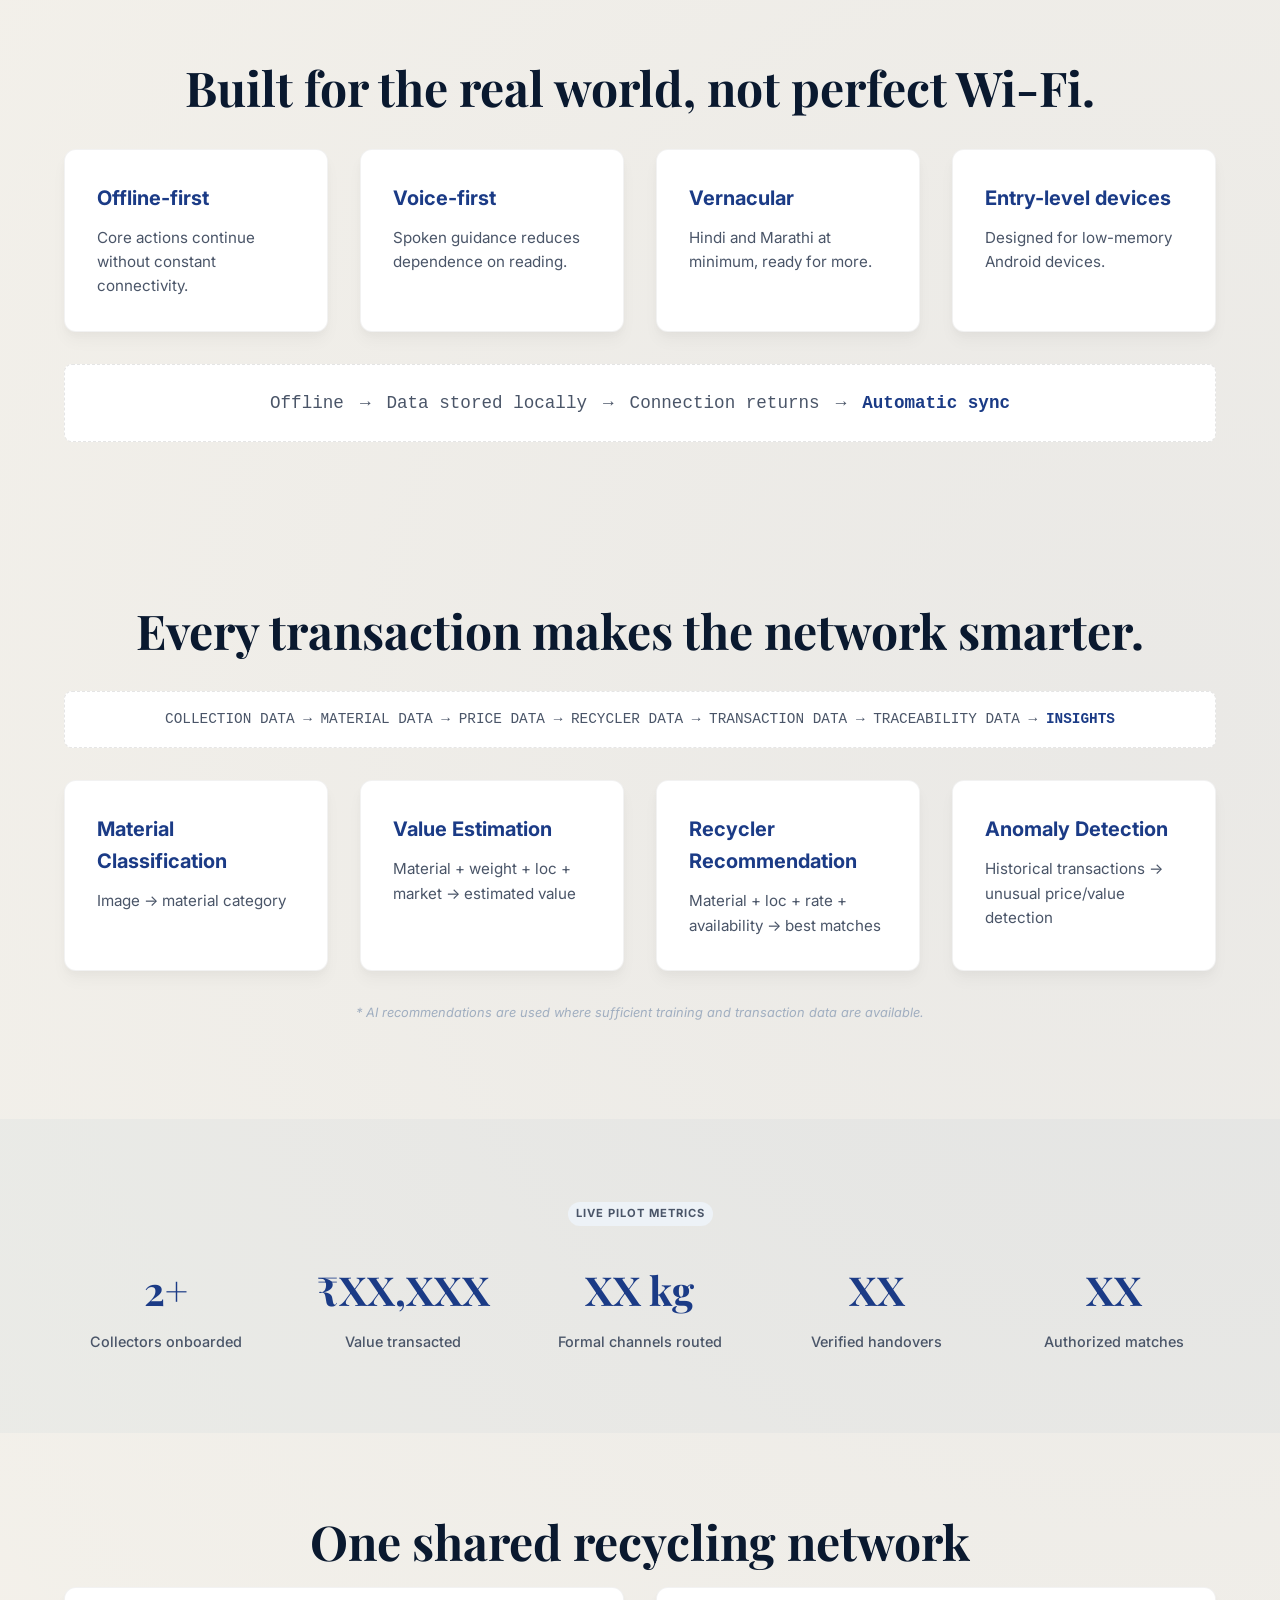
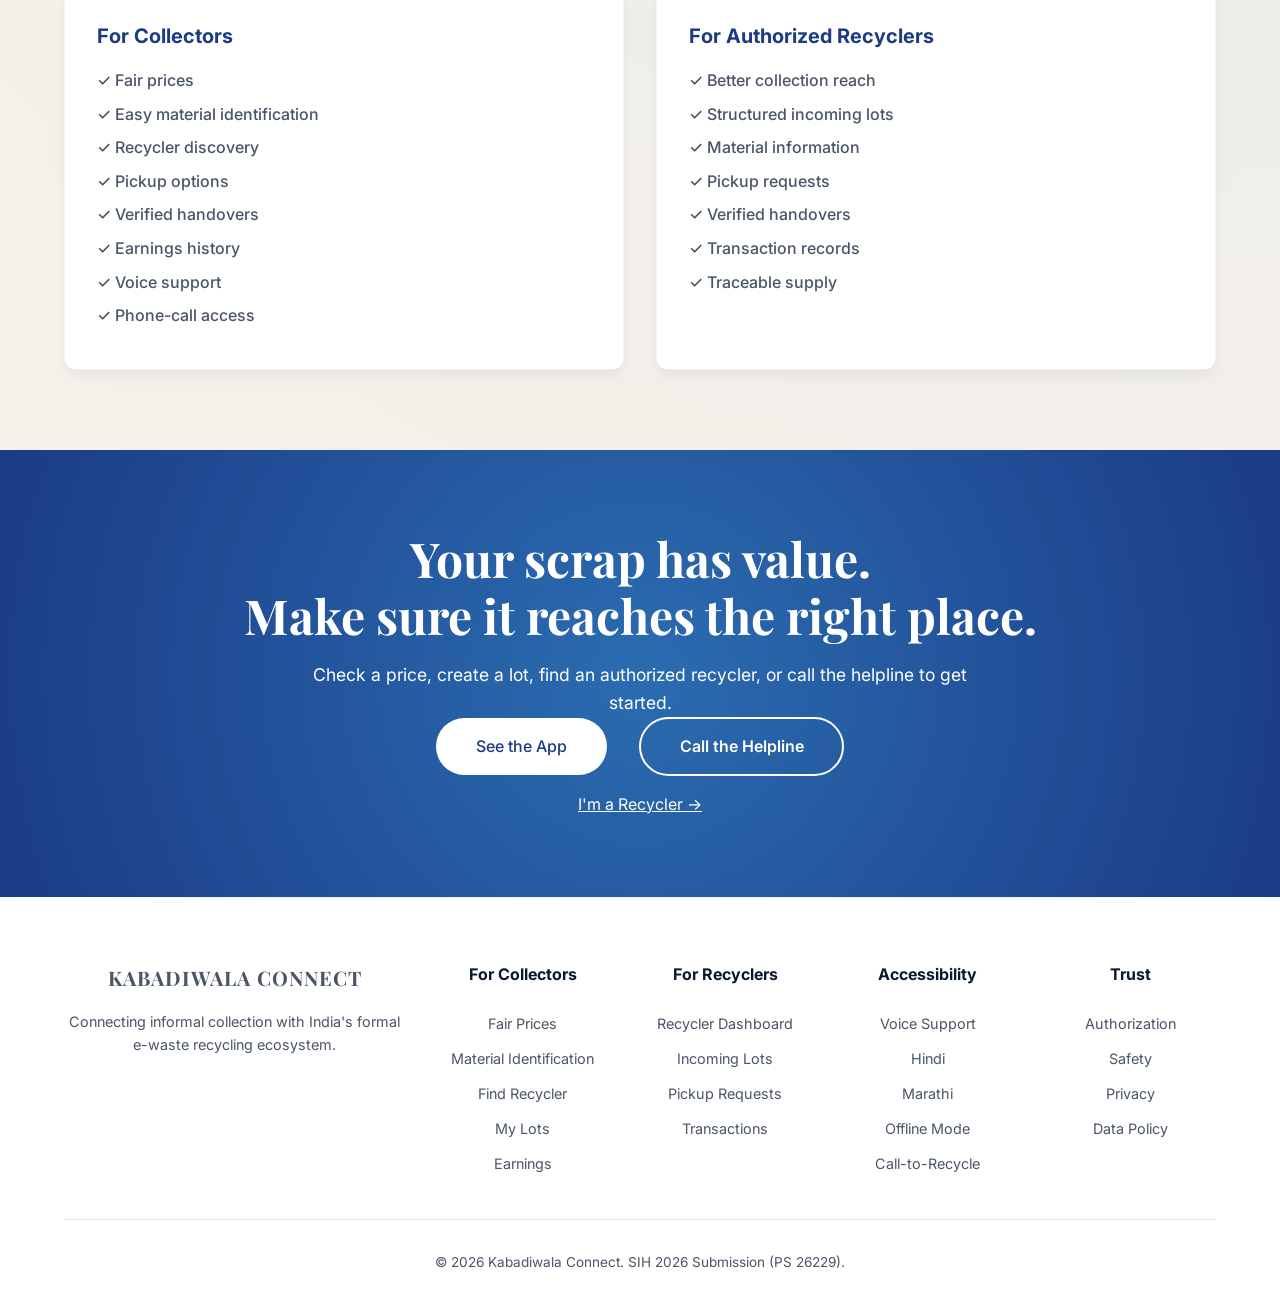
==== commit db833488: "Update web app landing page: refine app preview UI, crop screenshots cleanly, remove emojis, update " ====
--- a/apps/web/index.html
+++ b/apps/web/index.html
@@ -16,7 +16,7 @@
         <div class="nav-links">
             <a href="#solution">Solution</a>
             <a href="#call-to-recycle">Call-to-Recycle</a>
-            <a href="kabadiwala.apk" class="nav-btn" download>Get the App</a>
+            <a href="#app-preview" class="nav-btn">See the App</a>
             <a href="https://github.com/Collectors-AU/KabadiwalaConnect" target="_blank" rel="noopener noreferrer" style="display: flex; align-items: center; justify-content: center; color: inherit; margin-left: 10px;">
                 <svg height="24" aria-hidden="true" viewBox="0 0 16 16" version="1.1" width="24" data-view-component="true" style="fill: currentColor;">
                     <path d="M8 0c4.42 0 8 3.58 8 8a8.013 8.013 0 0 1-5.45 7.59c-.4.08-.55-.17-.55-.38 0-.27.01-1.13.01-2.2 0-.75-.25-1.23-.54-1.48 1.78-.2 3.65-.88 3.65-3.95 0-.88-.31-1.59-.82-2.15.08-.2.36-1.02-.08-2.12 0 0-.67-.22-2.2.82-.64-.18-1.32-.27-2-.27-.68 0-1.36.09-2 .27-1.53-1.03-2.2-.82-2.2-.82-.44 1.1-.16 1.92-.08 2.12-.51.56-.82 1.28-.82 2.15 0 3.06 1.86 3.75 3.64 3.95-.23.2-.44.55-.51 1.07-.46.21-1.61.55-2.33-.66-.15-.24-.6-.83-1.23-.82-.67.01-.27.38.01.53.34.19.73.9.82 1.13.16.45.68 1.31 2.69.94 0 .67.01 1.3.01 1.49 0 .21-.15.45-.55.38A7.995 7.995 0 0 1 0 8c0-4.42 3.58-8 8-8Z"></path>
@@ -31,12 +31,15 @@
             <div class="hero-content">
                 <h1 class="hero-title">Turn E-Waste Into<br>Fair Value.</h1>
                 <p class="hero-text">A simple digital bridge connecting scrap collectors with fair prices, authorized recyclers, safer recycling, and verified payments.</p>
-                <div class="hero-actions">
+                <div class="hero-actions" style="align-items: flex-start;">
                     <a href="#price-discovery" class="primary-btn">Check Fair Price</a>
-                    <a href="kabadiwala.apk" class="secondary-btn" download>Get the App</a>
+                    <div style="display: flex; flex-direction: column; align-items: center; gap: 0.5rem;">
+                        <a href="#app-preview" class="secondary-btn">See the App</a>
+                        <div class="badge-sm" style="background: rgba(27, 59, 134, 0.1);">App in development</div>
+                    </div>
                 </div>
                 <div class="hero-subactions" style="margin-top: 1.5rem;">
-                    <a href="#call-to-recycle" class="text-link" style="font-weight: 500; color: var(--accent);">📞 No smartphone? Call our helpline →</a>
+                    <a href="#call-to-recycle" class="text-link" style="font-weight: 500; color: var(--accent);">No smartphone? Call our helpline →</a>
                 </div>
                 <div class="trust-strip">
                     <span>Fair Prices</span> &middot; 
@@ -214,6 +217,34 @@
             </div>
         </section>
 
+        <!-- APP PREVIEW SECTION -->
+        <section class="section bg-light" id="app-preview">
+            <div class="container scroller-element">
+                <div class="center-text mb-4">
+                    <h2 class="section-title">Inside the App</h2>
+                    <p class="section-subtitle">A glimpse into the digital tool built for collectors.</p>
+                </div>
+                
+                <div class="app-preview-grid" style="gap: 4rem;">
+                    <div class="app-preview-item" style="width: auto;">
+                        <img src="assets/final_phone_1.png" alt="Language Selection" style="max-height: 550px; width: auto; border-radius: 36px; box-shadow: 0 25px 50px -12px rgba(0, 0, 0, 0.25);">
+                        <p class="app-preview-caption mt-2">Vernacular-first — choose your language</p>
+                    </div>
+                    
+                    <div class="app-preview-item" style="width: auto;">
+                        <img src="assets/final_phone_2.png" alt="Lot Creation Hindi" style="max-height: 550px; width: auto; border-radius: 36px; box-shadow: 0 25px 50px -12px rgba(0, 0, 0, 0.25);">
+                        <p class="app-preview-caption mt-2">Fair price discovery — pick material, set weight, see value instantly</p>
+                    </div>
+                </div>
+
+                <div class="center-text mt-4 pt-2">
+                    <div class="badge-large" style="background: rgba(27, 59, 134, 0.05); color: var(--accent); border-color: rgba(27, 59, 134, 0.1);">
+                        App is in development — coming soon to all collectors!
+                    </div>
+                </div>
+            </div>
+        </section>
+
         <!-- 4. FEATURE PHONE / CALL-TO-RECYCLE -->
         <section class="section dark-section" id="call-to-recycle" style="background: radial-gradient(circle at center, #2b6cb0 0%, var(--accent) 100%);">
             <div class="container scroller-element">
@@ -226,7 +257,7 @@
                     <div class="phone-visual">
                         <div class="feature-phone">
                             <div class="fp-screen">
-                                <div class="fp-caller">☎ Kabadiwala Helpline</div>
+                                <div class="fp-caller">Kabadiwala Helpline</div>
                                 <div class="fp-transcript">
                                     "Aapke paas kaunsa material hai?"<br><br>
                                     > Cable<br>
@@ -260,7 +291,7 @@
                             <p>Call again to hear lot status, recycler details, payment status, and earnings.</p>
                         </div>
                         <div class="mt-2">
-                            <div class="badge-large text-center w-100">📞 No app. No smartphone. No digital literacy barrier.</div>
+                            <div class="badge-large text-center w-100">No app. No smartphone. No digital literacy barrier.</div>
                         </div>
                     </div>
                 </div>
@@ -451,8 +482,8 @@
                 <h2 class="section-title text-white">Your scrap has value.<br>Make sure it reaches the right place.</h2>
                 <p class="section-subtitle text-white mb-4">Check a price, create a lot, find an authorized recycler, or call the helpline to get started.</p>
                 <div class="hero-actions" style="justify-content: center;">
-                    <a href="kabadiwala.apk" class="primary-btn" style="background:#fff; color:var(--accent);">Start Recycling</a>
-                    <a href="#call-to-recycle" class="secondary-btn" style="border-color:#fff; color:#fff;">📞 Call the Helpline</a>
+                    <a href="#app-preview" class="primary-btn" style="background:#fff; color:var(--accent);">See the App</a>
+                    <a href="#call-to-recycle" class="secondary-btn" style="border-color:#fff; color:#fff;">Call the Helpline</a>
                 </div>
                 <div class="mt-2">
                     <a href="#" class="text-link text-white" style="text-decoration:underline;">I'm a Recycler →</a>
--- a/apps/web/styles.css
+++ b/apps/web/styles.css
@@ -477,6 +477,67 @@
 .checklist { list-style: none; padding: 0; margin-top: 1rem; }
 .checklist li { margin-bottom: 0.5rem; font-weight: 500; color: var(--text-secondary); }
 
+/* App Preview */
+.app-preview-grid { display: flex; flex-wrap: wrap; justify-content: center; gap: 3rem; margin-top: 4rem; }
+.app-preview-item { display: flex; flex-direction: column; align-items: center; text-align: center; width: 260px; }
+.app-mockup-frame {
+    background: #111;
+    padding: 12px;
+    border-radius: 36px;
+    box-shadow: 0 25px 50px -12px rgba(0, 0, 0, 0.3), inset 0 0 0 2px #444, inset 0 0 0 6px #000;
+    display: inline-block;
+    position: relative;
+    width: 260px;
+    height: 540px;
+    margin-bottom: 2rem;
+    box-sizing: border-box;
+}
+
+/* Modern phone notch */
+.app-mockup-frame::before {
+    content: '';
+    position: absolute;
+    top: 12px;
+    left: 50%;
+    transform: translateX(-50%);
+    width: 70px;
+    height: 24px;
+    background: #000;
+    border-bottom-left-radius: 12px;
+    border-bottom-right-radius: 12px;
+    z-index: 10;
+}
+
+/* Power button */
+.app-mockup-frame::after {
+    content: '';
+    position: absolute;
+    right: -3px;
+    top: 120px;
+    width: 3px;
+    height: 40px;
+    background: #333;
+    border-top-right-radius: 4px;
+    border-bottom-right-radius: 4px;
+}
+
+.app-mockup-frame img {
+    border-radius: 26px;
+    width: 100%;
+    height: 100%;
+    display: block;
+    object-fit: cover;
+    object-position: top;
+    background: #F7F4EE;
+}
+.app-preview-caption {
+    font-size: 0.95rem;
+    font-weight: 500;
+    color: var(--text-secondary);
+    max-width: 250px;
+    line-height: 1.4;
+}
+
 /* Feature Phone section */
 .dark-section { background-color: var(--text-primary); color: #fff; }
 .dark-section .section-title { color: #fff; }
